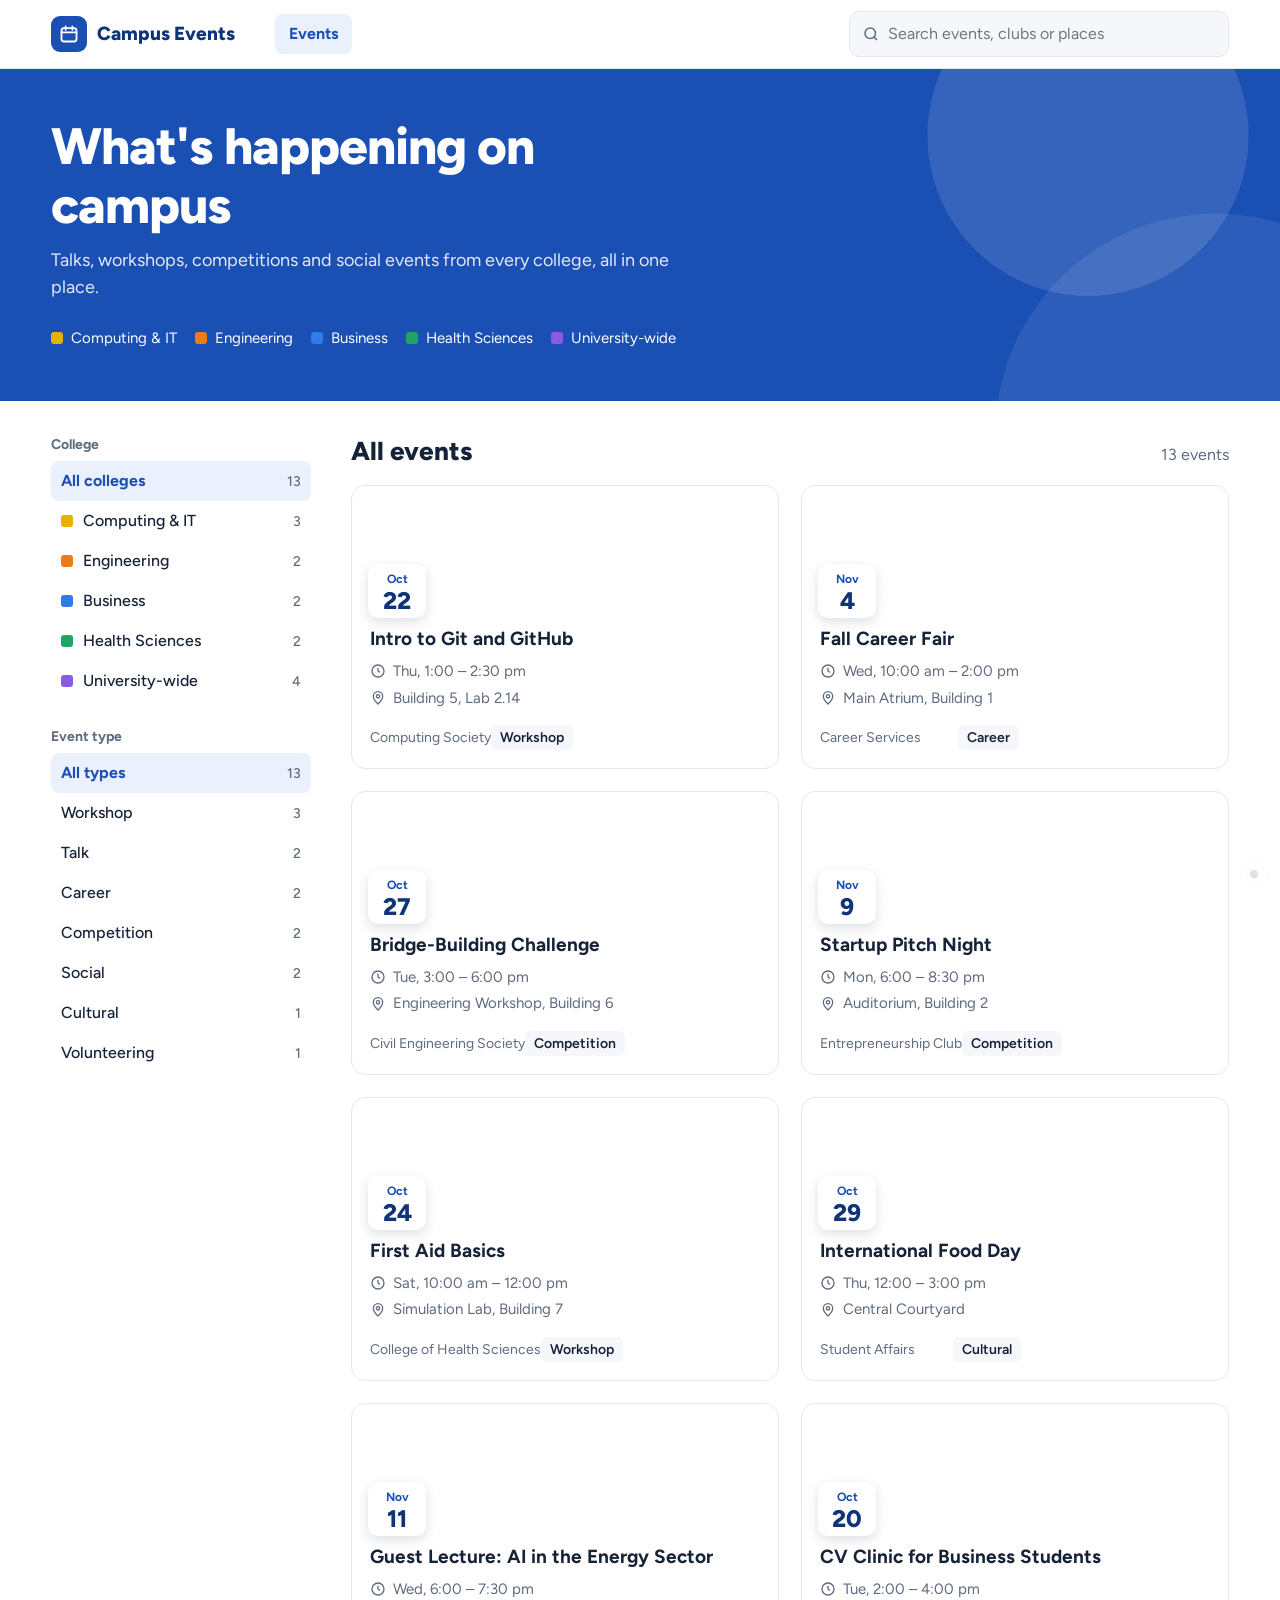
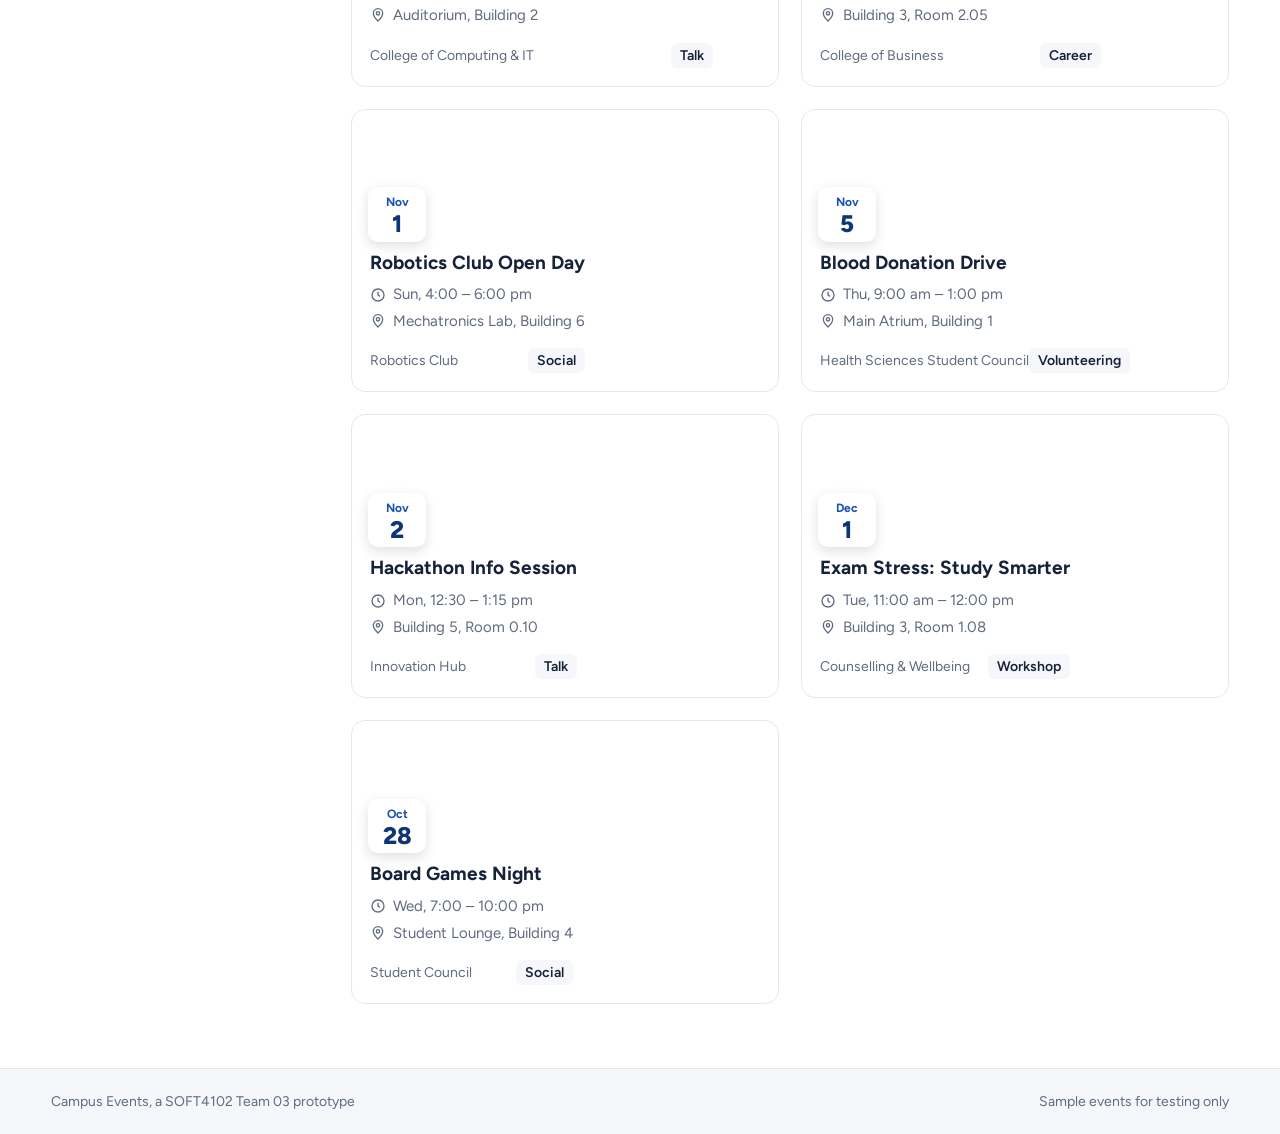
==== index.html @ a8970d9f "Prototype 1 for event searching and filtering" ====
<!DOCTYPE html>
<html lang="en">
<head>
<meta charset="UTF-8">
<meta name="viewport" content="width=device-width, initial-scale=1, viewport-fit=cover">
<title>Campus Events – Lab 06 prototype (Team 03)</title>
<link rel="preconnect" href="https://fonts.googleapis.com">
<link rel="preconnect" href="https://fonts.gstatic.com" crossorigin>
<link href="https://fonts.googleapis.com/css2?family=Figtree:wght@400;500;600;700;800&display=swap" rel="stylesheet">
<style>
:root{
  --bg:#FFFFFF; --soft:#F5F7FB; --ink:#152238; --muted:#5F6B7E; --line:#E3E8F0;
  --blue:#1A4FB4; --blue-dark:#0F3477; --blue-tint:#EAF1FD;
  --it:#E8B100; --it-tint:#FFF6D6; --it-text:#6E5300;
  --eng:#EF7A1A; --eng-tint:#FFEEDF; --eng-text:#93450A;
  --bus:#2F7BEA; --bus-tint:#E5EFFD; --bus-text:#1A4FA0;
  --hlth:#1FA463; --hlth-tint:#E2F6EC; --hlth-text:#11683E;
  --oth:#8A5CE6; --oth-tint:#F0EAFD; --oth-text:#5631A8;
  color-scheme:light;
  box-sizing:border-box;
  padding-top:env(safe-area-inset-top,0px);
  padding-bottom:env(safe-area-inset-bottom,0px);
}
*,*::before,*::after{box-sizing:inherit}
html,body{height:100%}
html{scroll-padding-top:env(safe-area-inset-top,0px);background:var(--bg)}
body{margin:0;background:var(--bg);color:var(--ink);font:400 16px/1.5 "Figtree",system-ui,-apple-system,"Segoe UI",Roboto,sans-serif;-webkit-font-smoothing:antialiased;display:flex;flex-direction:column;min-height:100%}
h1,h2,h3{margin:0;line-height:1.15}
button,input,textarea{font:inherit;color:inherit}
:focus-visible{outline:3px solid var(--blue);outline-offset:2px}
.hide{display:none!important}
.pad{padding-left:clamp(16px,4vw,64px);padding-right:clamp(16px,4vw,64px)}

/* top navigation */
.nav{background:#fff;border-bottom:1px solid var(--line);position:sticky;top:0;z-index:4}
.nav .in{display:flex;align-items:center;gap:28px;height:68px}
.brand{display:flex;align-items:center;gap:10px;font-weight:800;font-size:19px;color:var(--blue-dark);cursor:pointer;border:0;background:none;padding:0}
.logo{width:36px;height:36px;border-radius:9px;background:var(--blue);color:#fff;display:grid;place-items:center}
.links{display:flex;gap:4px;margin-left:12px}
.links span{padding:8px 14px;border-radius:8px;color:var(--muted);font-weight:500}
.links span.on{background:var(--blue-tint);color:var(--blue);font-weight:700}
.navsearch{margin-left:auto;display:flex;align-items:center;gap:8px;background:var(--soft);border:1px solid var(--line);border-radius:10px;padding:0 12px;width:min(380px,40vw)}
.navsearch input{border:0;background:transparent;outline:none;padding:10px 0;flex:1;min-width:0}
.navsearch svg{color:var(--muted);flex:none}

/* hero */
.hero{background:var(--blue);color:#fff;position:relative;overflow:hidden}
.hero::after{content:"";position:absolute;inset:0;background:
  radial-gradient(circle at 85% 20%,rgba(255,255,255,.12) 0 160px,transparent 161px),
  radial-gradient(circle at 95% 110%,rgba(255,255,255,.08) 0 220px,transparent 221px);pointer-events:none}
.hero .in{padding-top:48px;padding-bottom:52px;position:relative;z-index:1}
.hero h1{font-size:clamp(32px,4vw,52px);font-weight:800;letter-spacing:-.02em;max-width:18ch}
.hero p{margin:12px 0 0;font-size:18px;opacity:.88;max-width:52ch}
.legend{display:flex;flex-wrap:wrap;gap:18px;margin-top:26px;font-size:15px}
.legend span{display:inline-flex;align-items:center;gap:8px}
.legend i{width:12px;height:12px;border-radius:3px;display:inline-block}

/* main layout */
main{flex:1}
.layout{display:grid;grid-template-columns:260px minmax(0,1fr);gap:40px;padding-top:36px;padding-bottom:64px;align-items:start}
.side{position:sticky;top:92px}
.side h3{font-size:14px;font-weight:700;color:var(--muted);margin:0 0 8px}
.fl{list-style:none;margin:0 0 28px;padding:0}
.fbtn{display:flex;align-items:center;gap:10px;width:100%;border:0;background:none;text-align:left;padding:8px 10px;border-radius:8px;cursor:pointer;font-weight:500}
.fbtn:hover{background:var(--soft)}
.fbtn[aria-pressed="true"]{background:var(--blue-tint);color:var(--blue);font-weight:700}
.fbtn i{width:12px;height:12px;border-radius:3px;flex:none}
.fbtn .n{margin-left:auto;color:var(--muted);font-size:14px;font-weight:500}
.reshead{display:flex;align-items:baseline;justify-content:space-between;gap:12px;margin-bottom:18px}
.reshead h2{font-size:26px;font-weight:800}
.reshead span{color:var(--muted)}
.clear{border:0;background:none;color:var(--blue);font-weight:600;cursor:pointer;padding:0}

/* event cards */
.grid{list-style:none;margin:0;padding:0;display:grid;gap:22px;grid-template-columns:repeat(auto-fill,minmax(280px,1fr))}
.grid li{display:flex}
.card{display:flex;flex-direction:column;width:100%;text-align:left;background:#fff;border:1px solid var(--line);border-radius:14px;padding:0;cursor:pointer;overflow:hidden;transition:transform .15s,box-shadow .15s}
.card:hover{transform:translateY(-2px);box-shadow:0 10px 24px rgba(21,34,56,.10)}
.banner{position:relative;height:110px;background:var(--cc);background-image:
  repeating-linear-gradient(135deg,rgba(255,255,255,.14) 0 14px,transparent 14px 28px)}
.badge{position:absolute;left:16px;bottom:-22px;width:58px;background:#fff;border-radius:10px;text-align:center;padding:6px 0 5px;box-shadow:0 4px 12px rgba(21,34,56,.14)}
.badge .m{display:block;font-size:12px;font-weight:700;color:var(--blue)}
.badge .d{display:block;font-size:24px;font-weight:800;line-height:1.05;color:var(--blue-dark)}
.collab{position:absolute;right:12px;top:12px;background:#fff;color:var(--cx);font-size:13px;font-weight:700;border-radius:999px;padding:3px 10px}
.cbody{padding:32px 18px 18px;display:flex;flex-direction:column;gap:4px;flex:1}
.cbody h3{font-size:19px;font-weight:700;margin-bottom:6px}
.line{display:flex;align-items:center;gap:7px;color:var(--muted);font-size:15px}
.line svg{flex:none}
.cfoot{margin-top:auto;padding-top:12px;display:flex;justify-content:space-between;align-items:center;font-size:14px;color:var(--muted)}
.type{background:var(--soft);border-radius:6px;padding:2px 9px;font-weight:600;color:var(--ink)}
.empty{grid-column:1/-1;padding:48px 16px;text-align:center;color:var(--muted);background:var(--soft);border-radius:14px}

/* event page */
.ehero{background:var(--ct);border-bottom:6px solid var(--cc)}
.ehero .in{padding-top:28px;padding-bottom:36px}
.crumb{display:flex;gap:8px;align-items:center;font-size:15px;color:var(--muted);margin-bottom:22px}
.crumb button{border:0;background:none;padding:0;color:var(--blue);font-weight:600;cursor:pointer}
.pill{display:inline-block;font-size:14px;font-weight:700;border-radius:999px;padding:4px 12px;background:#fff;color:var(--cx);margin-right:6px}
.ehero h1{font-size:clamp(30px,4vw,48px);font-weight:800;letter-spacing:-.02em;margin:14px 0 8px;max-width:24ch}
.ehero p{margin:0;color:var(--muted);font-size:17px}
.elayout{display:grid;grid-template-columns:minmax(0,1fr) 400px;gap:48px;padding-top:36px;padding-bottom:64px;align-items:start}
.facts{display:grid;grid-template-columns:repeat(3,minmax(0,1fr));gap:14px;margin-bottom:32px}
.fact{display:flex;gap:12px;align-items:flex-start;border:1px solid var(--line);border-radius:12px;padding:16px}
.fact .ic{flex:none;width:40px;height:40px;border-radius:10px;background:var(--blue-tint);color:var(--blue);display:grid;place-items:center}
.fact b{display:block;font-size:14px;color:var(--muted);font-weight:500}
.fact span{font-weight:700;font-size:17px}
.sec{margin-bottom:28px;max-width:72ch}
.sec h2{font-size:22px;font-weight:800;margin-bottom:8px}
.sec p{margin:0;font-size:17px}
.sec ul{margin:0;padding:0;list-style:none}
.sec li{position:relative;padding-left:22px;margin:8px 0;font-size:17px}
.sec li::before{content:"";position:absolute;left:4px;top:10px;width:8px;height:8px;border-radius:50%;background:var(--blue)}
.decide{background:var(--blue-tint);border-radius:16px;padding:22px;position:sticky;top:92px}
.decide h2{font-size:20px;font-weight:800;margin-bottom:4px}
.decide p{margin:0 0 14px;color:var(--muted)}
.opts{display:grid;gap:10px}
.opt{border:1.5px solid #fff;background:#fff;border-radius:12px;padding:13px 16px;text-align:left;cursor:pointer;font-weight:600}
.opt:hover{border-color:#B9CCEE}
.opt[aria-pressed="true"]{border-color:var(--blue);color:var(--blue-dark)}
.missing{margin-top:14px;display:none}
.missing.show{display:block}
.missing label{display:block;font-weight:600;margin-bottom:6px}
.missing textarea{width:100%;min-height:96px;border:1px solid #C6D3E8;border-radius:10px;padding:10px 12px;background:#fff;resize:vertical}
.primary{margin-top:10px;background:var(--blue);color:#fff;border:0;border-radius:10px;padding:11px 22px;cursor:pointer;font-weight:700}
.primary:hover{background:var(--blue-dark)}
.thanks{margin-top:12px;color:var(--hlth-text);font-weight:700;display:none}
.thanks.show{display:block}

/* footer */
footer{background:var(--soft);border-top:1px solid var(--line);color:var(--muted);font-size:14px}
footer .in{padding-top:22px;padding-bottom:22px;display:flex;justify-content:space-between;gap:12px;flex-wrap:wrap}

/* facilitator panel */
.obs-btn{position:fixed;right:12px;bottom:calc(12px + env(safe-area-inset-bottom,0px));width:28px;height:28px;border-radius:50%;border:1px solid var(--line);background:#fff;color:var(--muted);cursor:pointer;opacity:.2;font-size:11px;z-index:6}
.obs-btn:hover,.obs-btn:focus-visible{opacity:1}
.obs{position:fixed;left:0;right:0;bottom:0;max-height:60vh;background:#fff;border-top:3px solid var(--blue);padding:16px clamp(16px,4vw,64px) calc(16px + env(safe-area-inset-bottom,0px));overflow:auto;display:none;z-index:7;box-shadow:0 -10px 30px rgba(21,34,56,.15)}
.obs.show{display:block}
.obs .bar{display:flex;flex-wrap:wrap;gap:8px;align-items:center;margin-bottom:10px}
.obs .bar h3{font-size:17px;margin-right:auto}
.obs .bar button{border:1px solid var(--line);background:var(--soft);border-radius:8px;padding:6px 10px;cursor:pointer;font-size:14px}
.obs .sum{font-size:14px;color:var(--muted);margin-bottom:8px}
.obs ol{margin:0;padding-left:20px;font-size:14px}
.obs time{color:var(--muted)}

/* smaller screens */
@media (max-width:1000px){
  .elayout{grid-template-columns:1fr}
  .decide{position:static}
  .facts{grid-template-columns:1fr}
}
@media (max-width:820px){
  .links{display:none}
  .layout{grid-template-columns:1fr;gap:20px}
  .side{position:static}
  .fl{display:flex;gap:6px;overflow-x:auto;margin-bottom:14px}
  .fbtn{white-space:nowrap;border:1px solid var(--line);border-radius:999px}
  .fbtn .n{display:none}
}
@media (max-width:560px){
  .brand .txt{display:none}
  .navsearch{width:auto;flex:1}
}
@media (prefers-reduced-motion:reduce){.card{transition:none}.card:hover{transform:none}}
</style>
</head>
<body>

<nav class="nav">
  <div class="in pad">
    <button class="brand" id="home" aria-label="Campus Events home">
      <span class="logo" aria-hidden="true"><svg width="20" height="20" viewBox="0 0 24 24" fill="none" stroke="currentColor" stroke-width="2.2" stroke-linecap="round"><rect x="3" y="5" width="18" height="16" rx="3"/><path d="M3 10h18M8 3v4M16 3v4"/></svg></span>
      <span class="txt">Campus Events</span>
    </button>
    <div class="links" aria-hidden="true"><span class="on">Events</span></div>
    <label class="navsearch">
      <svg width="18" height="18" viewBox="0 0 24 24" fill="none" stroke="currentColor" stroke-width="2" aria-hidden="true"><circle cx="11" cy="11" r="7"/><path d="m20 20-3.5-3.5"/></svg>
      <input id="q" type="search" placeholder="Search events, clubs or places" aria-label="Search events">
    </label>
  </div>
</nav>

<main>
  <!-- LIST PAGE -->
  <div id="listView">
    <section class="hero">
      <div class="in pad">
        <h1>What's happening on campus</h1>
        <p>Talks, workshops, competitions and social events from every college, all in one place.</p>
        <div class="legend" id="legend"></div>
      </div>
    </section>
    <div class="layout pad">
      <aside class="side" aria-label="Filters">
        <h3>College</h3><ul class="fl" id="colList"></ul>
        <h3>Event type</h3><ul class="fl" id="catList"></ul>
      </aside>
      <section>
        <div class="reshead"><h2 id="resTitle">All events</h2><span><span id="count"></span> <button class="clear hide" id="clear">Clear filters</button></span></div>
        <ul class="grid" id="grid"></ul>
      </section>
    </div>
  </div>

  <!-- EVENT PAGE -->
  <div id="detailView" class="hide"></div>
</main>

<footer><div class="in pad"><span>Campus Events, a SOFT4102 Team 03 prototype</span><span>Sample events for testing only</span></div></footer>

<button class="obs-btn" id="obsBtn" aria-label="Open facilitator log" title="Facilitator log (or press L)">●</button>
<aside class="obs" id="obs" aria-label="Facilitator log">
  <div class="bar"><h3>Facilitator log</h3><button id="copyLog">Copy log</button><button id="newP">New participant</button><button id="closeObs">Close</button></div>
  <div class="sum" id="sum"></div>
  <ol id="logList"></ol>
</aside>

<script>
/* Sample data: fictional events, MVP fields only.
   Deliberately NOT included (Lab 05 "NOT YET"): ratings, attendance counts,
   food / certificate tags, registration links. Order is "as posted", not soonest-first. */
const COLLEGES = {
  IT:{name:"Computing & IT",v:"it"}, ENG:{name:"Engineering",v:"eng"}, BUS:{name:"Business",v:"bus"},
  HLTH:{name:"Health Sciences",v:"hlth"}, OTH:{name:"University-wide",v:"oth"}
};
const EVENTS = [
  {id:"e1",title:"Intro to Git and GitHub",col:"IT",cat:"Workshop",org:"Computing Society",date:"2026-10-22",time:"1:00 – 2:30 pm",loc:"Building 5, Lab 2.14",
   purpose:"A hands-on session for students who have never used version control and need it for course projects.",
   acts:["Set up Git on your own laptop","Create and clone a repository","Practise commits, branches and pull requests in pairs"]},
  {id:"e2",title:"Fall Career Fair",col:"OTH",cat:"Career",org:"Career Services",date:"2026-11-04",time:"10:00 am – 2:00 pm",loc:"Main Atrium, Building 1",
   purpose:"Meet employers from energy, engineering, IT and healthcare who are hiring interns and graduates.",
   acts:["Employer booths","On-the-spot CV feedback","Short talks from recruiters every hour"]},
  {id:"e3",title:"Bridge-Building Challenge",col:"ENG",cat:"Competition",org:"Civil Engineering Society",date:"2026-10-27",time:"3:00 – 6:00 pm",loc:"Engineering Workshop, Building 6",
   purpose:"Teams design and build a model bridge, then test how much weight it can hold.",
   acts:["Form teams of three","Two-hour build","Load testing and judging"]},
  {id:"e4",title:"Startup Pitch Night",col:"BUS",cat:"Competition",org:"Entrepreneurship Club",date:"2026-11-09",time:"6:00 – 8:30 pm",loc:"Auditorium, Building 2",
   purpose:"Student teams pitch business ideas to a panel of local founders and investors.",
   acts:["Five-minute pitches","Panel feedback","Networking afterwards"]},
  {id:"e5",title:"First Aid Basics",col:"HLTH",cat:"Workshop",org:"College of Health Sciences",date:"2026-10-24",time:"10:00 am – 12:00 pm",loc:"Simulation Lab, Building 7",
   purpose:"Learn what to do in the first minutes of a medical emergency, open to all students.",
   acts:["CPR practice on manikins","Choking and bleeding response","Short scenario drills"]},
  {id:"e6",title:"International Food Day",col:"OTH",cat:"Cultural",org:"Student Affairs",date:"2026-10-29",time:"12:00 – 3:00 pm",loc:"Central Courtyard",
   purpose:"Celebrate the many nationalities on campus through food, music and traditional dress.",
   acts:["Country stalls run by student groups","Live music","Traditional dress parade"]},
  {id:"e7",title:"Guest Lecture: AI in the Energy Sector",col:"IT",cat:"Talk",org:"College of Computing & IT",date:"2026-11-11",time:"6:00 – 7:30 pm",loc:"Auditorium, Building 2",
   purpose:"An industry speaker explains how machine learning is used in oil and gas operations and safety.",
   acts:["Lecture","Live demo","Audience questions"]},
  {id:"e8",title:"CV Clinic for Business Students",col:"BUS",cat:"Career",org:"College of Business",date:"2026-10-20",time:"2:00 – 4:00 pm",loc:"Building 3, Room 2.05",
   purpose:"Get one-to-one feedback on your CV before the career fair.",
   acts:["15-minute individual reviews","CV templates","Tips for your LinkedIn profile"]},
  {id:"e9",title:"Robotics Club Open Day",col:"ENG",cat:"Social",org:"Robotics Club",date:"2026-11-01",time:"4:00 – 6:00 pm",loc:"Mechatronics Lab, Building 6",
   purpose:"See what the robotics team is building this year and find out how to join.",
   acts:["Robot demos","Try driving a competition robot","Meet the team"]},
  {id:"e10",title:"Blood Donation Drive",col:"HLTH",cat:"Volunteering",org:"Health Sciences Student Council",date:"2026-11-05",time:"9:00 am – 1:00 pm",loc:"Main Atrium, Building 1",
   purpose:"Donate blood with the national blood bank team on campus.",
   acts:["Quick health screening","Donation (about 15 minutes)","Rest and refreshments area"]},
  {id:"e11",title:"Hackathon Info Session",col:"IT",cat:"Talk",org:"Innovation Hub",date:"2026-11-02",time:"12:30 – 1:15 pm",loc:"Building 5, Room 0.10",
   purpose:"Find out how the spring hackathon works and how to form a team.",
   acts:["Overview of themes and rules","Meet past winners","Team matching"]},
  {id:"e12",title:"Exam Stress: Study Smarter",col:"OTH",cat:"Workshop",org:"Counselling & Wellbeing",date:"2026-12-01",time:"11:00 am – 12:00 pm",loc:"Building 3, Room 1.08",
   purpose:"Practical techniques for planning revision and managing stress before final exams.",
   acts:["Short talk","Build your own revision timetable","Q&A with a counsellor"]},
  {id:"e13",title:"Board Games Night",col:"OTH",cat:"Social",org:"Student Council",date:"2026-10-28",time:"7:00 – 10:00 pm",loc:"Student Lounge, Building 4",
   purpose:"Unwind mid-semester and meet students from other programmes.",
   acts:["Board and card games","Mini tournaments"]}
];
const CATS = ["Workshop","Talk","Career","Competition","Social","Cultural","Volunteering"];
const MONTHS=["Jan","Feb","Mar","Apr","May","Jun","Jul","Aug","Sep","Oct","Nov","Dec"];
const LONG_M=["January","February","March","April","May","June","July","August","September","October","November","December"];
const LONG_D=["Sunday","Monday","Tuesday","Wednesday","Thursday","Friday","Saturday"];
const SHORT_D=["Sun","Mon","Tue","Wed","Thu","Fri","Sat"];
const parse=s=>{const[y,m,d]=s.split("-").map(Number);return new Date(y,m-1,d);};
const longDate=s=>{const d=parse(s);return `${LONG_D[d.getDay()]}, ${d.getDate()} ${LONG_M[d.getMonth()]}`;};
const esc=s=>String(s).replace(/[&<>"']/g,c=>({"&":"&amp;","<":"&lt;",">":"&gt;",'"':"&quot;","'":"&#39;"}[c]));
const colVars=k=>{const v=COLLEGES[k].v;return `--cc:var(--${v});--ct:var(--${v}-tint);--cx:var(--${v}-text)`;};
const I={
  clock:s=>`<svg width="${s}" height="${s}" viewBox="0 0 24 24" fill="none" stroke="currentColor" stroke-width="2"><circle cx="12" cy="12" r="9"/><path d="M12 7v5l3 2"/></svg>`,
  pin:s=>`<svg width="${s}" height="${s}" viewBox="0 0 24 24" fill="none" stroke="currentColor" stroke-width="2"><path d="M12 21s-7-6.2-7-11.5A7 7 0 0 1 19 9.5C19 14.8 12 21 12 21z"/><circle cx="12" cy="9.5" r="2.5"/></svg>`,
  cal:s=>`<svg width="${s}" height="${s}" viewBox="0 0 24 24" fill="none" stroke="currentColor" stroke-width="2"><rect x="3" y="5" width="18" height="16" rx="3"/><path d="M3 10h18M8 3v4M16 3v4"/></svg>`
};

/* Session log */
const KEY="lab06-log";
let session=load()||{participant:1,start:Date.now(),log:[]};
function load(){try{return JSON.parse(localStorage.getItem(KEY));}catch(e){return null;}}
function save(){try{localStorage.setItem(KEY,JSON.stringify(session));}catch(e){}}
function log(type,detail){session.log.push({t:Date.now(),type,detail:detail||""});save();renderLog();}
function stamp(t){const s=Math.round((t-session.start)/1000);return `${Math.floor(s/60)}:${String(s%60).padStart(2,"0")}`;}

/* List page */
let state={q:"",cat:"All",col:"All"};
const $=id=>document.getElementById(id);
$("legend").innerHTML=Object.values(COLLEGES).map(c=>`<span><i style="background:var(--${c.v})"></i>${c.name}</span>`).join("");

function matches(e,skip){
  const q=state.q.trim().toLowerCase();
  return (skip==="cat"||state.cat==="All"||e.cat===state.cat)&&
         (skip==="col"||state.col==="All"||e.col===state.col)&&
         (!q||[e.title,e.org,e.loc,e.purpose,e.cat,COLLEGES[e.col].name,...e.acts].join(" ").toLowerCase().includes(q));
}
function renderFilters(){
  const cc=k=>EVENTS.filter(e=>matches(e,"col")&&(k==="All"||e.col===k)).length;
  const tc=k=>EVENTS.filter(e=>matches(e,"cat")&&(k==="All"||e.cat===k)).length;
  $("colList").innerHTML=`<li><button class="fbtn" data-col="All" aria-pressed="${state.col==="All"}">All colleges<span class="n">${cc("All")}</span></button></li>`+
    Object.entries(COLLEGES).map(([k,c])=>`<li><button class="fbtn" data-col="${k}" aria-pressed="${state.col===k}"><i style="background:var(--${c.v})"></i>${c.name}<span class="n">${cc(k)}</span></button></li>`).join("");
  $("catList").innerHTML=`<li><button class="fbtn" data-cat="All" aria-pressed="${state.cat==="All"}">All types<span class="n">${tc("All")}</span></button></li>`+
    CATS.map(c=>`<li><button class="fbtn" data-cat="${c}" aria-pressed="${state.cat===c}">${c}<span class="n">${tc(c)}</span></button></li>`).join("");
  $("clear").classList.toggle("hide",state.col==="All"&&state.cat==="All"&&!state.q.trim());
}
function renderGrid(){
  const items=EVENTS.filter(e=>matches(e));
  const bits=[];
  if(state.col!=="All")bits.push(COLLEGES[state.col].name);
  if(state.cat!=="All")bits.push(state.cat+"s");
  $("resTitle").textContent=state.q.trim()?`Results for “${state.q.trim()}”`:(bits.length?bits.join(", "):"All events");
  $("count").textContent=`${items.length} event${items.length===1?"":"s"}`;
  $("grid").innerHTML=items.length?items.map(e=>{
    const d=parse(e.date);
    return `<li><button class="card" data-id="${e.id}" style="${colVars(e.col)}">
      <span class="banner"><span class="collab">${COLLEGES[e.col].name}</span>
        <span class="badge" aria-hidden="true"><span class="m">${MONTHS[d.getMonth()]}</span><span class="d">${d.getDate()}</span></span></span>
      <span class="cbody">
        <h3>${esc(e.title)}</h3>
        <span class="line">${I.clock(16)}${SHORT_D[d.getDay()]}, ${esc(e.time)}</span>
        <span class="line">${I.pin(16)}${esc(e.loc)}</span>
        <span class="cfoot"><span>${esc(e.org)}</span><span class="type">${e.cat}</span></span>
      </span></button></li>`;
  }).join(""):`<li class="empty">No events match your search. Try another word or clear the filters.</li>`;
  renderFilters();
}
$("colList").addEventListener("click",e=>{const b=e.target.closest(".fbtn");if(!b)return;state.col=b.dataset.col;renderGrid();log("filter: college",state.col==="All"?"All":COLLEGES[state.col].name);});
$("catList").addEventListener("click",e=>{const b=e.target.closest(".fbtn");if(!b)return;state.cat=b.dataset.cat;renderGrid();log("filter: type",state.cat);});
$("clear").onclick=()=>{state={q:"",cat:"All",col:"All"};$("q").value="";renderGrid();log("filter","cleared");};
let qTimer;
$("q").addEventListener("input",e=>{
  state.q=e.target.value;if(current)closeEvent();renderGrid();
  clearTimeout(qTimer);qTimer=setTimeout(()=>{if(state.q.trim())log("search",`"${state.q.trim()}" → ${EVENTS.filter(x=>matches(x)).length} results`);},900);
});
$("grid").addEventListener("click",e=>{const b=e.target.closest(".card");if(b)openEvent(b.dataset.id);});
$("home").onclick=()=>{if(current)closeEvent();};

/* Event page */
let openedAt=0,current=null;
function openEvent(id){
  current=EVENTS.find(e=>e.id===id);openedAt=Date.now();log("open",current.title);
  const e=current,c=COLLEGES[e.col];
  $("detailView").innerHTML=`
    <section class="ehero" style="${colVars(e.col)}"><div class="in pad">
      <div class="crumb"><button id="back">Events</button><span>/</span><span>${esc(e.title)}</span></div>
      <span class="pill">${c.name}</span><span class="pill" style="color:var(--ink)">${e.cat}</span>
      <h1>${esc(e.title)}</h1>
      <p>Organised by ${esc(e.org)}</p>
    </div></section>
    <div class="elayout pad">
      <div>
        <div class="facts">
          <div class="fact"><span class="ic">${I.cal(20)}</span><div><b>Date</b><span>${longDate(e.date)}</span></div></div>
          <div class="fact"><span class="ic">${I.clock(20)}</span><div><b>Time</b><span>${esc(e.time)}</span></div></div>
          <div class="fact"><span class="ic">${I.pin(20)}</span><div><b>Location</b><span>${esc(e.loc)}</span></div></div>
        </div>
        <div class="sec"><h2>About this event</h2><p>${esc(e.purpose)}</p></div>
        <div class="sec"><h2>What you'll do</h2><ul>${e.acts.map(a=>`<li>${esc(a)}</li>`).join("")}</ul></div>
      </div>
      <aside class="decide">
        <h2>Would you go to this event?</h2>
        <p>Pick the answer closest to what you'd really do.</p>
        <div class="opts" role="group" aria-label="Your decision">
          <button class="opt" data-d="Yes, I'd go" aria-pressed="false">Yes, I'd go</button>
          <button class="opt" data-d="No, not for me" aria-pressed="false">No, not for me</button>
          <button class="opt" data-d="I'd need to check somewhere else first" aria-pressed="false">I'd need to check somewhere else first</button>
        </div>
        <div class="missing" id="missing">
          <label for="missTxt">What would you want to find out, and where would you look?</label>
          <textarea id="missTxt" placeholder="Type your answer here"></textarea>
          <button class="primary" id="sendMiss">Save answer</button>
        </div>
        <p class="thanks" id="thanks">Answer saved. Thank you!</p>
      </aside>
    </div>`;
  $("listView").classList.add("hide");$("detailView").classList.remove("hide");window.scrollTo(0,0);
  $("back").onclick=closeEvent;
  $("detailView").querySelectorAll(".opt").forEach(b=>b.onclick=()=>{
    $("detailView").querySelectorAll(".opt").forEach(x=>x.setAttribute("aria-pressed",x===b));
    const d=b.dataset.d,need=d.startsWith("I'd need");
    log("decision",`${e.title}: ${d} (after ${Math.round((Date.now()-openedAt)/1000)}s)`);
    $("missing").classList.toggle("show",need);$("thanks").classList.toggle("show",!need);
    if(need)$("missTxt").focus();
  });
  $("sendMiss").onclick=()=>{const t=$("missTxt").value.trim();if(!t){$("missTxt").focus();return;}
    log("missing info",`${e.title}: ${t}`);$("missing").classList.remove("show");$("thanks").classList.add("show");};
}
function closeEvent(){
  if(current)log("back",`${current.title} (viewed ${Math.round((Date.now()-openedAt)/1000)}s)`);
  current=null;$("detailView").classList.add("hide");$("listView").classList.remove("hide");window.scrollTo(0,0);
}

/* Facilitator panel (press L or tap the faint dot, bottom right) */
function renderLog(){
  const L=session.log,n=t=>L.filter(x=>x.type.startsWith(t)).length;
  $("sum").textContent=`Participant ${session.participant}: ${n("open")} events opened, ${n("search")} searches, ${n("filter")} filter taps, ${n("decision")} decisions, ${n("missing")} "need more info" notes.`;
  $("logList").innerHTML=L.map(x=>`<li><time>${stamp(x.t)}</time> <b>${x.type}</b> ${esc(x.detail)}</li>`).join("")||"<li>No actions yet.</li>";
}
const logText=()=>`Lab 06 Team 03, participant ${session.participant}\n`+session.log.map(x=>`${stamp(x.t)}\t${x.type}\t${x.detail}`).join("\n");
$("obsBtn").onclick=()=>$("obs").classList.toggle("show");
$("closeObs").onclick=()=>$("obs").classList.remove("show");
document.addEventListener("keydown",e=>{if(e.key.toLowerCase()==="l"&&!/INPUT|TEXTAREA/.test(document.activeElement.tagName))$("obs").classList.toggle("show");});
$("copyLog").onclick=async()=>{try{await navigator.clipboard.writeText(logText());$("copyLog").textContent="Copied";}catch(err){prompt("Copy the log:",logText());}setTimeout(()=>$("copyLog").textContent="Copy log",1500);};
$("newP").onclick=()=>{if(!confirm("Start a new participant? Copy the current log first, it will be cleared."))return;
  session={participant:session.participant+1,start:Date.now(),log:[]};save();
  state={q:"",cat:"All",col:"All"};$("q").value="";closeEvent();renderGrid();renderLog();log("start","new session");};

renderGrid();renderLog();
if(!session.log.length)log("start","new session");
</script>
</body>
</html>
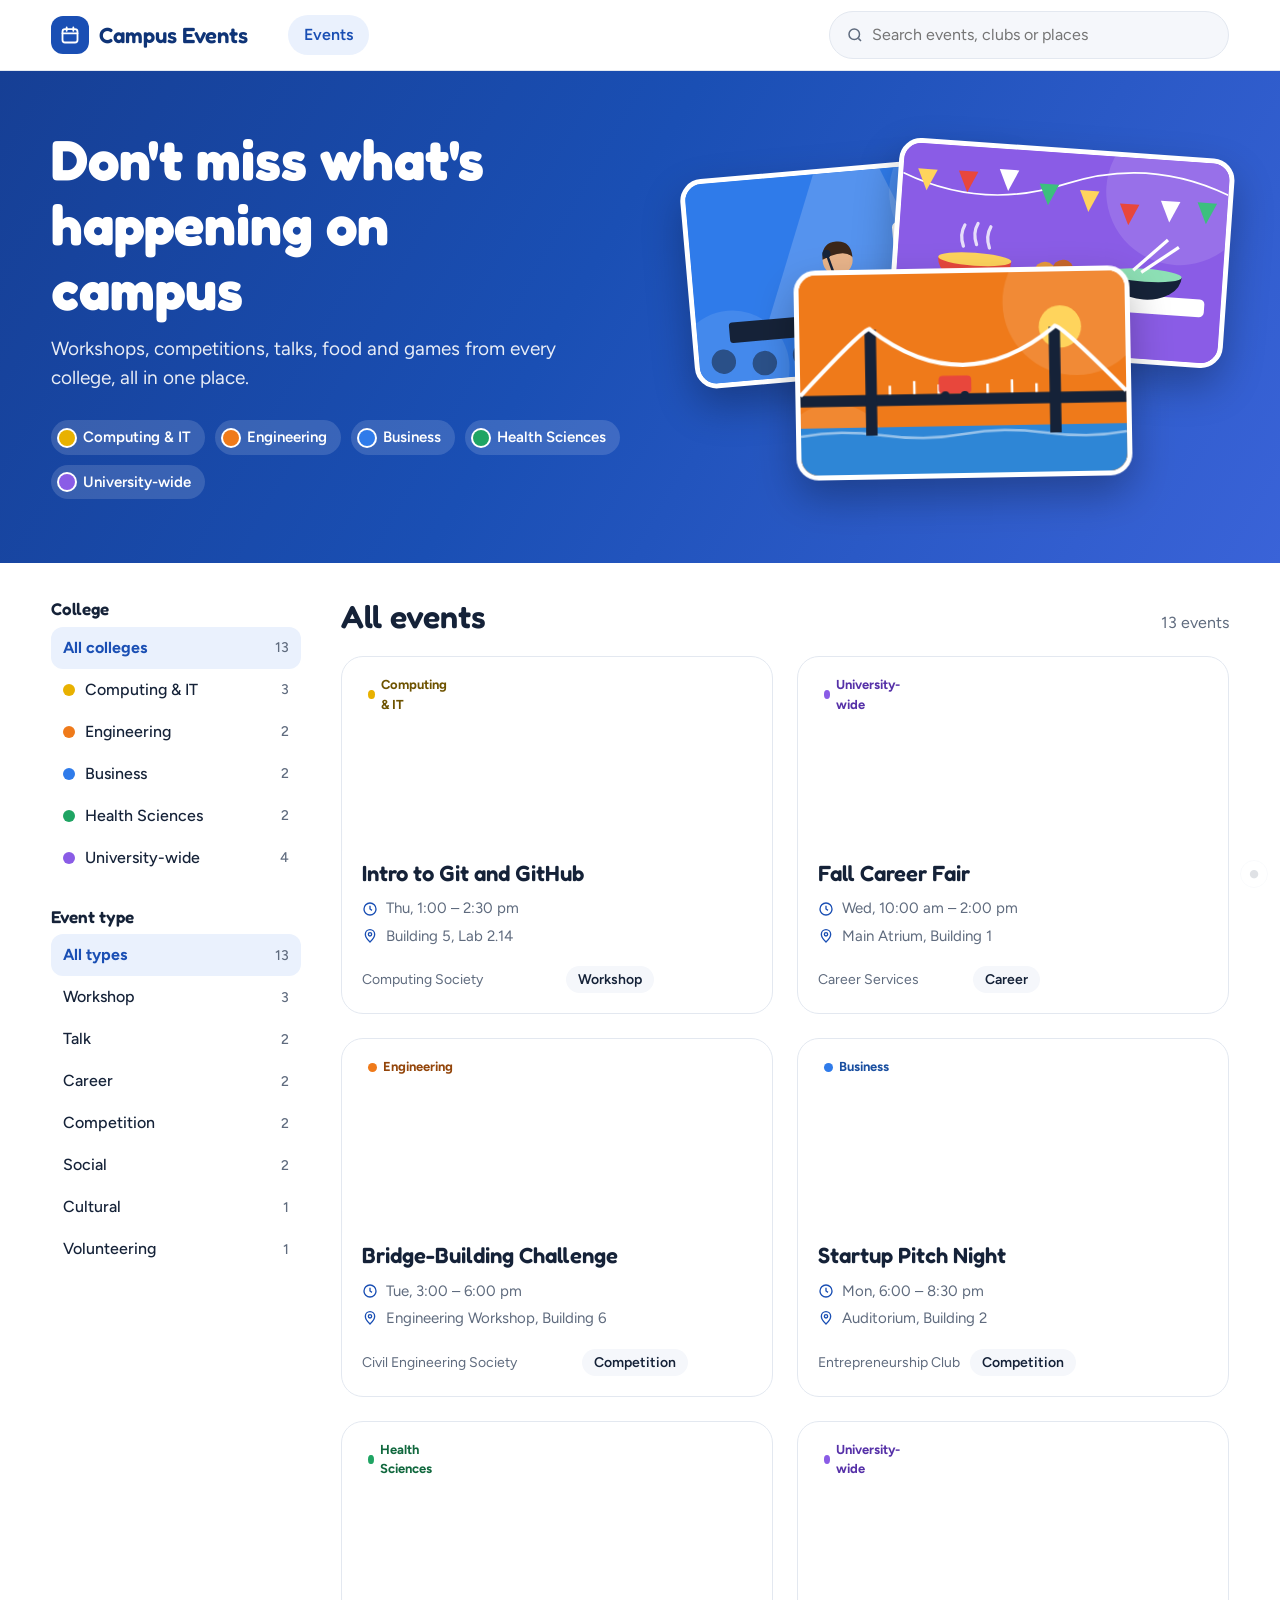
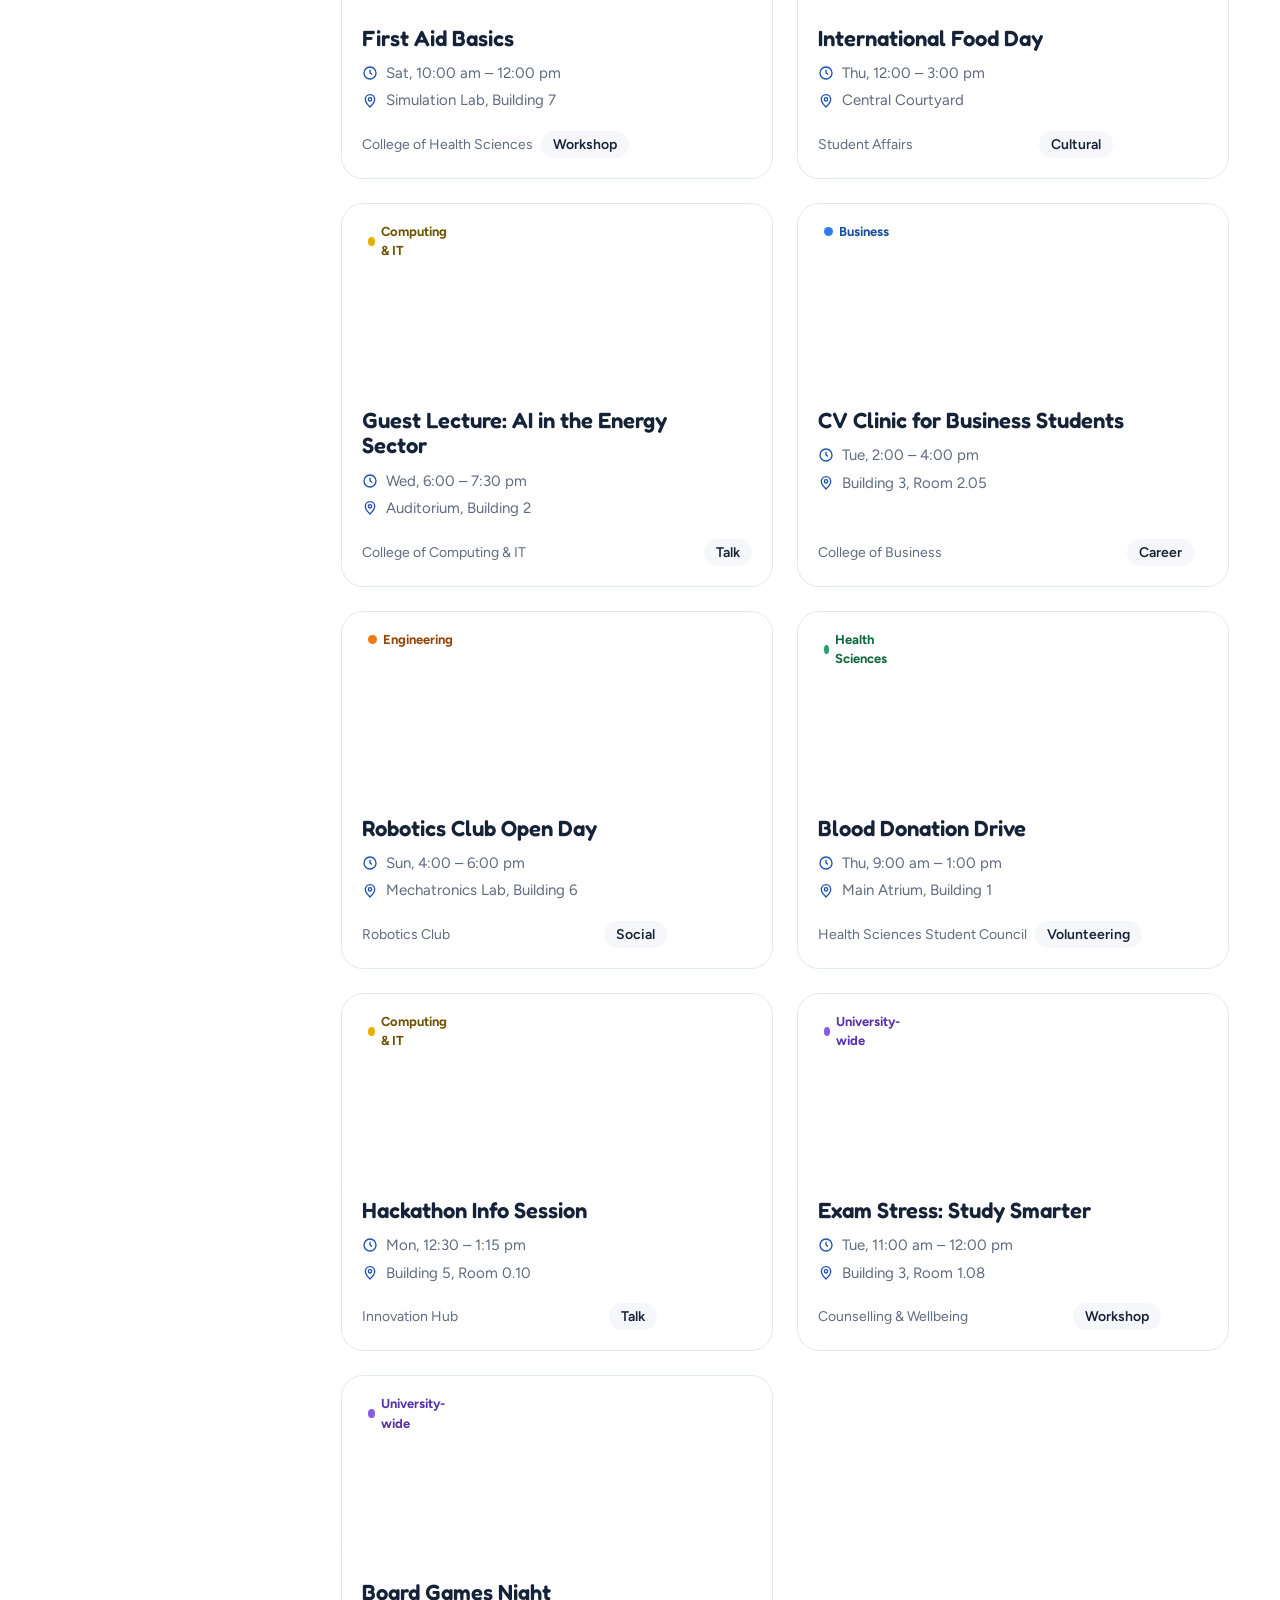
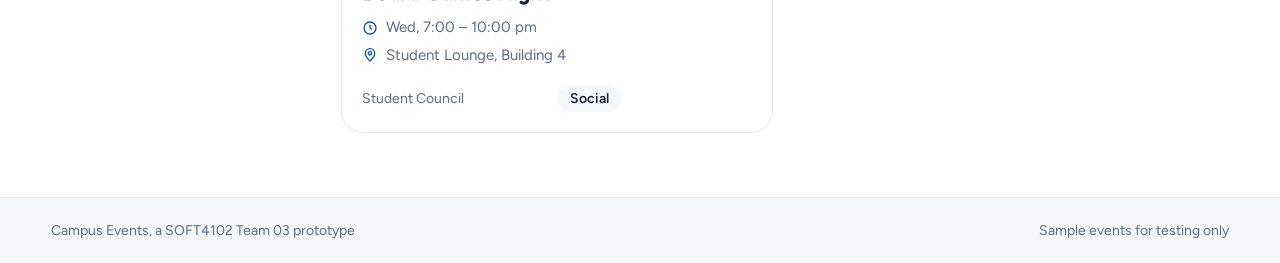
==== commit 6735d20e: "Changed UI" ====
--- a/index.html
+++ b/index.html
@@ -6,7 +6,7 @@
 <title>Campus Events – Lab 06 prototype (Team 03)</title>
 <link rel="preconnect" href="https://fonts.googleapis.com">
 <link rel="preconnect" href="https://fonts.gstatic.com" crossorigin>
-<link href="https://fonts.googleapis.com/css2?family=Figtree:wght@400;500;600;700;800&display=swap" rel="stylesheet">
+<link href="https://fonts.googleapis.com/css2?family=Figtree:wght@400;500;600;700;800&family=Fredoka:wght@500;600;700&display=swap" rel="stylesheet">
 <style>
 :root{
   --bg:#FFFFFF; --soft:#F5F7FB; --ink:#152238; --muted:#5F6B7E; --line:#E3E8F0;
@@ -25,108 +25,120 @@
 html,body{height:100%}
 html{scroll-padding-top:env(safe-area-inset-top,0px);background:var(--bg)}
 body{margin:0;background:var(--bg);color:var(--ink);font:400 16px/1.5 "Figtree",system-ui,-apple-system,"Segoe UI",Roboto,sans-serif;-webkit-font-smoothing:antialiased;display:flex;flex-direction:column;min-height:100%}
-h1,h2,h3{margin:0;line-height:1.15}
+h1,h2,h3{margin:0;line-height:1.15;font-family:"Fredoka","Figtree",system-ui,sans-serif;font-weight:600}
 button,input,textarea{font:inherit;color:inherit}
 :focus-visible{outline:3px solid var(--blue);outline-offset:2px}
 .hide{display:none!important}
 .pad{padding-left:clamp(16px,4vw,64px);padding-right:clamp(16px,4vw,64px)}
 
-/* top navigation */
+/* media (illustration, with optional real photo on top) */
+.media{position:relative;overflow:hidden;background:var(--cc)}
+.media svg,.media img{position:absolute;inset:0;width:100%;height:100%;display:block}
+.media img{object-fit:cover}
+
+/* nav */
 .nav{background:#fff;border-bottom:1px solid var(--line);position:sticky;top:0;z-index:4}
-.nav .in{display:flex;align-items:center;gap:28px;height:68px}
-.brand{display:flex;align-items:center;gap:10px;font-weight:800;font-size:19px;color:var(--blue-dark);cursor:pointer;border:0;background:none;padding:0}
-.logo{width:36px;height:36px;border-radius:9px;background:var(--blue);color:#fff;display:grid;place-items:center}
+.nav .in{display:flex;align-items:center;gap:28px;height:70px}
+.brand{display:flex;align-items:center;gap:10px;font:600 22px "Fredoka",sans-serif;color:var(--blue-dark);cursor:pointer;border:0;background:none;padding:0}
+.logo{width:38px;height:38px;border-radius:12px;background:var(--blue);color:#fff;display:grid;place-items:center}
 .links{display:flex;gap:4px;margin-left:12px}
-.links span{padding:8px 14px;border-radius:8px;color:var(--muted);font-weight:500}
-.links span.on{background:var(--blue-tint);color:var(--blue);font-weight:700}
-.navsearch{margin-left:auto;display:flex;align-items:center;gap:8px;background:var(--soft);border:1px solid var(--line);border-radius:10px;padding:0 12px;width:min(380px,40vw)}
-.navsearch input{border:0;background:transparent;outline:none;padding:10px 0;flex:1;min-width:0}
+.links span{padding:8px 16px;border-radius:999px;color:var(--muted);font-weight:600}
+.links span.on{background:var(--blue-tint);color:var(--blue)}
+.navsearch{margin-left:auto;display:flex;align-items:center;gap:8px;background:var(--soft);border:1px solid var(--line);border-radius:999px;padding:0 16px;width:min(400px,40vw)}
+.navsearch input{border:0;background:transparent;outline:none;padding:11px 0;flex:1;min-width:0}
 .navsearch svg{color:var(--muted);flex:none}
 
 /* hero */
-.hero{background:var(--blue);color:#fff;position:relative;overflow:hidden}
-.hero::after{content:"";position:absolute;inset:0;background:
-  radial-gradient(circle at 85% 20%,rgba(255,255,255,.12) 0 160px,transparent 161px),
-  radial-gradient(circle at 95% 110%,rgba(255,255,255,.08) 0 220px,transparent 221px);pointer-events:none}
-.hero .in{padding-top:48px;padding-bottom:52px;position:relative;z-index:1}
-.hero h1{font-size:clamp(32px,4vw,52px);font-weight:800;letter-spacing:-.02em;max-width:18ch}
-.hero p{margin:12px 0 0;font-size:18px;opacity:.88;max-width:52ch}
-.legend{display:flex;flex-wrap:wrap;gap:18px;margin-top:26px;font-size:15px}
-.legend span{display:inline-flex;align-items:center;gap:8px}
-.legend i{width:12px;height:12px;border-radius:3px;display:inline-block}
-
-/* main layout */
+.hero{background:linear-gradient(120deg,#163F95 0%,#1A4FB4 45%,#3A63D8 100%);color:#fff;position:relative;overflow:hidden}
+.hero .in{display:grid;grid-template-columns:minmax(0,1.1fr) minmax(0,1fr);gap:40px;align-items:center;padding-top:56px;padding-bottom:64px}
+.hero h1{font-size:clamp(36px,4.4vw,62px);font-weight:700;max-width:15ch}
+.hero p{margin:14px 0 0;font-size:19px;opacity:.9;max-width:46ch}
+.legend{display:flex;flex-wrap:wrap;gap:10px;margin-top:28px}
+.legend span{display:inline-flex;align-items:center;gap:8px;background:rgba(255,255,255,.14);border-radius:999px;padding:6px 14px 6px 8px;font-weight:600;font-size:15px}
+.legend i{width:16px;height:16px;border-radius:50%;display:inline-block;box-shadow:0 0 0 2px #fff}
+.collage{position:relative;height:330px}
+.collage .media{position:absolute;width:62%;aspect-ratio:16/10;border-radius:22px;box-shadow:0 18px 40px rgba(0,0,0,.28);border:5px solid #fff}
+.collage .m1{left:0;top:18px;transform:rotate(-5deg)}
+.collage .m2{right:0;top:0;transform:rotate(4deg)}
+.collage .m3{left:20%;bottom:0;transform:rotate(-1deg);z-index:2}
+@media (max-width:900px){.hero .in{grid-template-columns:1fr}.collage{display:none}}
+
+/* layout */
 main{flex:1}
-.layout{display:grid;grid-template-columns:260px minmax(0,1fr);gap:40px;padding-top:36px;padding-bottom:64px;align-items:start}
-.side{position:sticky;top:92px}
-.side h3{font-size:14px;font-weight:700;color:var(--muted);margin:0 0 8px}
+.layout{display:grid;grid-template-columns:250px minmax(0,1fr);gap:40px;padding-top:36px;padding-bottom:64px;align-items:start}
+.side{position:sticky;top:94px}
+.side h3{font-size:17px;margin:0 0 8px}
 .fl{list-style:none;margin:0 0 28px;padding:0}
-.fbtn{display:flex;align-items:center;gap:10px;width:100%;border:0;background:none;text-align:left;padding:8px 10px;border-radius:8px;cursor:pointer;font-weight:500}
+.fbtn{display:flex;align-items:center;gap:10px;width:100%;border:0;background:none;text-align:left;padding:9px 12px;border-radius:12px;cursor:pointer;font-weight:500}
 .fbtn:hover{background:var(--soft)}
 .fbtn[aria-pressed="true"]{background:var(--blue-tint);color:var(--blue);font-weight:700}
-.fbtn i{width:12px;height:12px;border-radius:3px;flex:none}
+.fbtn i{width:12px;height:12px;border-radius:50%;flex:none}
 .fbtn .n{margin-left:auto;color:var(--muted);font-size:14px;font-weight:500}
-.reshead{display:flex;align-items:baseline;justify-content:space-between;gap:12px;margin-bottom:18px}
-.reshead h2{font-size:26px;font-weight:800}
+.reshead{display:flex;align-items:baseline;justify-content:space-between;gap:12px;margin-bottom:20px}
+.reshead h2{font-size:32px}
 .reshead span{color:var(--muted)}
 .clear{border:0;background:none;color:var(--blue);font-weight:600;cursor:pointer;padding:0}
 
-/* event cards */
-.grid{list-style:none;margin:0;padding:0;display:grid;gap:22px;grid-template-columns:repeat(auto-fill,minmax(280px,1fr))}
+/* cards */
+.grid{list-style:none;margin:0;padding:0;display:grid;gap:24px;grid-template-columns:repeat(auto-fill,minmax(290px,1fr))}
 .grid li{display:flex}
-.card{display:flex;flex-direction:column;width:100%;text-align:left;background:#fff;border:1px solid var(--line);border-radius:14px;padding:0;cursor:pointer;overflow:hidden;transition:transform .15s,box-shadow .15s}
-.card:hover{transform:translateY(-2px);box-shadow:0 10px 24px rgba(21,34,56,.10)}
-.banner{position:relative;height:110px;background:var(--cc);background-image:
-  repeating-linear-gradient(135deg,rgba(255,255,255,.14) 0 14px,transparent 14px 28px)}
-.badge{position:absolute;left:16px;bottom:-22px;width:58px;background:#fff;border-radius:10px;text-align:center;padding:6px 0 5px;box-shadow:0 4px 12px rgba(21,34,56,.14)}
+.card{position:relative;display:flex;flex-direction:column;width:100%;text-align:left;background:#fff;border:1px solid var(--line);border-radius:22px;padding:0;cursor:pointer;overflow:hidden;transition:transform .2s,box-shadow .2s}
+.card:hover{transform:translateY(-4px);box-shadow:0 18px 36px rgba(21,34,56,.14)}
+.card .media{height:180px}
+.card:hover .media svg{transform:scale(1.04)}
+.card .media svg{transition:transform .3s}
+.collab{position:absolute;left:14px;top:14px;background:#fff;color:var(--cx);font-size:13px;font-weight:700;border-radius:999px;padding:4px 12px;z-index:1;display:inline-flex;align-items:center;gap:6px}
+.collab i{width:9px;height:9px;border-radius:50%;background:var(--cc)}
+.badge{position:absolute;right:14px;bottom:-26px;z-index:2;width:62px;background:#fff;border-radius:14px;text-align:center;padding:7px 0 6px;box-shadow:0 6px 16px rgba(21,34,56,.16)}
 .badge .m{display:block;font-size:12px;font-weight:700;color:var(--blue)}
-.badge .d{display:block;font-size:24px;font-weight:800;line-height:1.05;color:var(--blue-dark)}
-.collab{position:absolute;right:12px;top:12px;background:#fff;color:var(--cx);font-size:13px;font-weight:700;border-radius:999px;padding:3px 10px}
-.cbody{padding:32px 18px 18px;display:flex;flex-direction:column;gap:4px;flex:1}
-.cbody h3{font-size:19px;font-weight:700;margin-bottom:6px}
-.line{display:flex;align-items:center;gap:7px;color:var(--muted);font-size:15px}
-.line svg{flex:none}
-.cfoot{margin-top:auto;padding-top:12px;display:flex;justify-content:space-between;align-items:center;font-size:14px;color:var(--muted)}
-.type{background:var(--soft);border-radius:6px;padding:2px 9px;font-weight:600;color:var(--ink)}
-.empty{grid-column:1/-1;padding:48px 16px;text-align:center;color:var(--muted);background:var(--soft);border-radius:14px}
+.badge .d{display:block;font:700 26px/1.05 "Fredoka",sans-serif;color:var(--blue-dark)}
+.cwrap{position:relative}
+.cbody{padding:20px 20px 20px;display:flex;flex-direction:column;gap:5px;flex:1}
+.cbody h3{font-size:22px;margin:4px 70px 6px 0}
+.line{display:flex;align-items:center;gap:8px;color:var(--muted);font-size:15px}
+.line svg{flex:none;color:var(--blue)}
+.cfoot{margin-top:auto;padding-top:14px;display:flex;justify-content:space-between;align-items:center;gap:8px;font-size:14px;color:var(--muted)}
+.type{background:var(--soft);border-radius:999px;padding:3px 12px;font-weight:600;color:var(--ink);white-space:nowrap}
+.empty{grid-column:1/-1;padding:48px 16px;text-align:center;color:var(--muted);background:var(--soft);border-radius:22px}
 
 /* event page */
-.ehero{background:var(--ct);border-bottom:6px solid var(--cc)}
-.ehero .in{padding-top:28px;padding-bottom:36px}
-.crumb{display:flex;gap:8px;align-items:center;font-size:15px;color:var(--muted);margin-bottom:22px}
-.crumb button{border:0;background:none;padding:0;color:var(--blue);font-weight:600;cursor:pointer}
-.pill{display:inline-block;font-size:14px;font-weight:700;border-radius:999px;padding:4px 12px;background:#fff;color:var(--cx);margin-right:6px}
-.ehero h1{font-size:clamp(30px,4vw,48px);font-weight:800;letter-spacing:-.02em;margin:14px 0 8px;max-width:24ch}
-.ehero p{margin:0;color:var(--muted);font-size:17px}
+.ehero{background:var(--ct)}
+.ehero .in{display:grid;grid-template-columns:minmax(0,1fr) minmax(0,.9fr);gap:44px;align-items:center;padding-top:26px;padding-bottom:44px}
+.crumb{grid-column:1/-1}
+.crumb button{border:1px solid var(--line);background:#fff;padding:6px 14px 6px 10px;border-radius:999px;color:var(--ink);font-weight:600;cursor:pointer;display:inline-flex;align-items:center;gap:4px}
+.pill{display:inline-flex;align-items:center;gap:6px;font-size:14px;font-weight:700;border-radius:999px;padding:5px 13px;background:#fff;color:var(--cx);margin-right:6px}
+.pill i{width:9px;height:9px;border-radius:50%;background:var(--cc)}
+.ehero h1{font-size:clamp(34px,4.4vw,58px);margin:16px 0 10px;max-width:18ch}
+.ehero p{margin:0;color:var(--muted);font-size:18px;font-weight:500}
+.ehero .media{aspect-ratio:16/10;border-radius:26px;box-shadow:0 18px 40px rgba(21,34,56,.18)}
 .elayout{display:grid;grid-template-columns:minmax(0,1fr) 400px;gap:48px;padding-top:36px;padding-bottom:64px;align-items:start}
 .facts{display:grid;grid-template-columns:repeat(3,minmax(0,1fr));gap:14px;margin-bottom:32px}
-.fact{display:flex;gap:12px;align-items:flex-start;border:1px solid var(--line);border-radius:12px;padding:16px}
-.fact .ic{flex:none;width:40px;height:40px;border-radius:10px;background:var(--blue-tint);color:var(--blue);display:grid;place-items:center}
+.fact{display:flex;gap:12px;align-items:flex-start;border:1px solid var(--line);border-radius:18px;padding:16px}
+.fact .ic{flex:none;width:42px;height:42px;border-radius:12px;background:var(--blue-tint);color:var(--blue);display:grid;place-items:center}
 .fact b{display:block;font-size:14px;color:var(--muted);font-weight:500}
 .fact span{font-weight:700;font-size:17px}
 .sec{margin-bottom:28px;max-width:72ch}
-.sec h2{font-size:22px;font-weight:800;margin-bottom:8px}
+.sec h2{font-size:26px;margin-bottom:8px}
 .sec p{margin:0;font-size:17px}
 .sec ul{margin:0;padding:0;list-style:none}
-.sec li{position:relative;padding-left:22px;margin:8px 0;font-size:17px}
-.sec li::before{content:"";position:absolute;left:4px;top:10px;width:8px;height:8px;border-radius:50%;background:var(--blue)}
-.decide{background:var(--blue-tint);border-radius:16px;padding:22px;position:sticky;top:92px}
-.decide h2{font-size:20px;font-weight:800;margin-bottom:4px}
+.sec li{position:relative;padding-left:24px;margin:9px 0;font-size:17px}
+.sec li::before{content:"";position:absolute;left:4px;top:8px;width:10px;height:10px;border-radius:50%;background:var(--cc)}
+.decide{background:var(--blue-tint);border-radius:24px;padding:24px;position:sticky;top:94px}
+.decide h2{font-size:24px;margin-bottom:4px}
 .decide p{margin:0 0 14px;color:var(--muted)}
 .opts{display:grid;gap:10px}
-.opt{border:1.5px solid #fff;background:#fff;border-radius:12px;padding:13px 16px;text-align:left;cursor:pointer;font-weight:600}
+.opt{border:1.5px solid #fff;background:#fff;border-radius:14px;padding:13px 16px;text-align:left;cursor:pointer;font-weight:600}
 .opt:hover{border-color:#B9CCEE}
 .opt[aria-pressed="true"]{border-color:var(--blue);color:var(--blue-dark)}
 .missing{margin-top:14px;display:none}
 .missing.show{display:block}
 .missing label{display:block;font-weight:600;margin-bottom:6px}
-.missing textarea{width:100%;min-height:96px;border:1px solid #C6D3E8;border-radius:10px;padding:10px 12px;background:#fff;resize:vertical}
-.primary{margin-top:10px;background:var(--blue);color:#fff;border:0;border-radius:10px;padding:11px 22px;cursor:pointer;font-weight:700}
+.missing textarea{width:100%;min-height:96px;border:1px solid #C6D3E8;border-radius:12px;padding:10px 12px;background:#fff;resize:vertical}
+.primary{margin-top:10px;background:var(--blue);color:#fff;border:0;border-radius:999px;padding:11px 24px;cursor:pointer;font-weight:700}
 .primary:hover{background:var(--blue-dark)}
 .thanks{margin-top:12px;color:var(--hlth-text);font-weight:700;display:none}
 .thanks.show{display:block}
 
-/* footer */
 footer{background:var(--soft);border-top:1px solid var(--line);color:var(--muted);font-size:14px}
 footer .in{padding-top:22px;padding-bottom:22px;display:flex;justify-content:space-between;gap:12px;flex-wrap:wrap}
 
@@ -142,11 +154,11 @@
 .obs ol{margin:0;padding-left:20px;font-size:14px}
 .obs time{color:var(--muted)}
 
-/* smaller screens */
 @media (max-width:1000px){
   .elayout{grid-template-columns:1fr}
   .decide{position:static}
   .facts{grid-template-columns:1fr}
+  .ehero .in{grid-template-columns:1fr}
 }
 @media (max-width:820px){
   .links{display:none}
@@ -156,11 +168,8 @@
   .fbtn{white-space:nowrap;border:1px solid var(--line);border-radius:999px}
   .fbtn .n{display:none}
 }
-@media (max-width:560px){
-  .brand .txt{display:none}
-  .navsearch{width:auto;flex:1}
-}
-@media (prefers-reduced-motion:reduce){.card{transition:none}.card:hover{transform:none}}
+@media (max-width:560px){.brand .txt{display:none}.navsearch{width:auto;flex:1}}
+@media (prefers-reduced-motion:reduce){.card,.card .media svg{transition:none}.card:hover{transform:none}}
 </style>
 </head>
 <body>
@@ -180,13 +189,15 @@
 </nav>
 
 <main>
-  <!-- LIST PAGE -->
   <div id="listView">
     <section class="hero">
       <div class="in pad">
-        <h1>What's happening on campus</h1>
-        <p>Talks, workshops, competitions and social events from every college, all in one place.</p>
-        <div class="legend" id="legend"></div>
+        <div>
+          <h1>Don't miss what's happening on campus</h1>
+          <p>Workshops, competitions, talks, food and games from every college, all in one place.</p>
+          <div class="legend" id="legend"></div>
+        </div>
+        <div class="collage" id="collage" aria-hidden="true"></div>
       </div>
     </section>
     <div class="layout pad">
@@ -200,8 +211,6 @@
       </section>
     </div>
   </div>
-
-  <!-- EVENT PAGE -->
   <div id="detailView" class="hide"></div>
 </main>
 
@@ -215,55 +224,60 @@
 </aside>
 
 <script>
-/* Sample data: fictional events, MVP fields only.
-   Deliberately NOT included (Lab 05 "NOT YET"): ratings, attendance counts,
-   food / certificate tags, registration links. Order is "as posted", not soonest-first. */
+/* ---------------------------------------------------------------
+   EVENT DATA (fictional, MVP fields only)
+   To use a real photo for an event, put the image in an "images"
+   folder next to this file and set  photo:"images/your-file.jpg".
+   If the photo is missing, the illustration is shown instead.
+   Deliberately NOT included (Lab 05 "NOT YET"): ratings, attendance
+   counts, food / certificate tags, registration links.
+---------------------------------------------------------------- */
 const COLLEGES = {
   IT:{name:"Computing & IT",v:"it"}, ENG:{name:"Engineering",v:"eng"}, BUS:{name:"Business",v:"bus"},
   HLTH:{name:"Health Sciences",v:"hlth"}, OTH:{name:"University-wide",v:"oth"}
 };
 const EVENTS = [
-  {id:"e1",title:"Intro to Git and GitHub",col:"IT",cat:"Workshop",org:"Computing Society",date:"2026-10-22",time:"1:00 – 2:30 pm",loc:"Building 5, Lab 2.14",
+  {id:"e1",art:"laptop",photo:"",title:"Intro to Git and GitHub",col:"IT",cat:"Workshop",org:"Computing Society",date:"2026-10-22",time:"1:00 – 2:30 pm",loc:"Building 5, Lab 2.14",
    purpose:"A hands-on session for students who have never used version control and need it for course projects.",
    acts:["Set up Git on your own laptop","Create and clone a repository","Practise commits, branches and pull requests in pairs"]},
-  {id:"e2",title:"Fall Career Fair",col:"OTH",cat:"Career",org:"Career Services",date:"2026-11-04",time:"10:00 am – 2:00 pm",loc:"Main Atrium, Building 1",
+  {id:"e2",art:"booths",photo:"",title:"Fall Career Fair",col:"OTH",cat:"Career",org:"Career Services",date:"2026-11-04",time:"10:00 am – 2:00 pm",loc:"Main Atrium, Building 1",
    purpose:"Meet employers from energy, engineering, IT and healthcare who are hiring interns and graduates.",
    acts:["Employer booths","On-the-spot CV feedback","Short talks from recruiters every hour"]},
-  {id:"e3",title:"Bridge-Building Challenge",col:"ENG",cat:"Competition",org:"Civil Engineering Society",date:"2026-10-27",time:"3:00 – 6:00 pm",loc:"Engineering Workshop, Building 6",
+  {id:"e3",art:"bridge",photo:"",title:"Bridge-Building Challenge",col:"ENG",cat:"Competition",org:"Civil Engineering Society",date:"2026-10-27",time:"3:00 – 6:00 pm",loc:"Engineering Workshop, Building 6",
    purpose:"Teams design and build a model bridge, then test how much weight it can hold.",
    acts:["Form teams of three","Two-hour build","Load testing and judging"]},
-  {id:"e4",title:"Startup Pitch Night",col:"BUS",cat:"Competition",org:"Entrepreneurship Club",date:"2026-11-09",time:"6:00 – 8:30 pm",loc:"Auditorium, Building 2",
+  {id:"e4",art:"stage",photo:"",title:"Startup Pitch Night",col:"BUS",cat:"Competition",org:"Entrepreneurship Club",date:"2026-11-09",time:"6:00 – 8:30 pm",loc:"Auditorium, Building 2",
    purpose:"Student teams pitch business ideas to a panel of local founders and investors.",
    acts:["Five-minute pitches","Panel feedback","Networking afterwards"]},
-  {id:"e5",title:"First Aid Basics",col:"HLTH",cat:"Workshop",org:"College of Health Sciences",date:"2026-10-24",time:"10:00 am – 12:00 pm",loc:"Simulation Lab, Building 7",
+  {id:"e5",art:"firstaid",photo:"",title:"First Aid Basics",col:"HLTH",cat:"Workshop",org:"College of Health Sciences",date:"2026-10-24",time:"10:00 am – 12:00 pm",loc:"Simulation Lab, Building 7",
    purpose:"Learn what to do in the first minutes of a medical emergency, open to all students.",
    acts:["CPR practice on manikins","Choking and bleeding response","Short scenario drills"]},
-  {id:"e6",title:"International Food Day",col:"OTH",cat:"Cultural",org:"Student Affairs",date:"2026-10-29",time:"12:00 – 3:00 pm",loc:"Central Courtyard",
+  {id:"e6",art:"food",photo:"",title:"International Food Day",col:"OTH",cat:"Cultural",org:"Student Affairs",date:"2026-10-29",time:"12:00 – 3:00 pm",loc:"Central Courtyard",
    purpose:"Celebrate the many nationalities on campus through food, music and traditional dress.",
    acts:["Country stalls run by student groups","Live music","Traditional dress parade"]},
-  {id:"e7",title:"Guest Lecture: AI in the Energy Sector",col:"IT",cat:"Talk",org:"College of Computing & IT",date:"2026-11-11",time:"6:00 – 7:30 pm",loc:"Auditorium, Building 2",
+  {id:"e7",art:"lecture",photo:"",title:"Guest Lecture: AI in the Energy Sector",col:"IT",cat:"Talk",org:"College of Computing & IT",date:"2026-11-11",time:"6:00 – 7:30 pm",loc:"Auditorium, Building 2",
    purpose:"An industry speaker explains how machine learning is used in oil and gas operations and safety.",
    acts:["Lecture","Live demo","Audience questions"]},
-  {id:"e8",title:"CV Clinic for Business Students",col:"BUS",cat:"Career",org:"College of Business",date:"2026-10-20",time:"2:00 – 4:00 pm",loc:"Building 3, Room 2.05",
+  {id:"e8",art:"cv",photo:"",title:"CV Clinic for Business Students",col:"BUS",cat:"Career",org:"College of Business",date:"2026-10-20",time:"2:00 – 4:00 pm",loc:"Building 3, Room 2.05",
    purpose:"Get one-to-one feedback on your CV before the career fair.",
    acts:["15-minute individual reviews","CV templates","Tips for your LinkedIn profile"]},
-  {id:"e9",title:"Robotics Club Open Day",col:"ENG",cat:"Social",org:"Robotics Club",date:"2026-11-01",time:"4:00 – 6:00 pm",loc:"Mechatronics Lab, Building 6",
+  {id:"e9",art:"robot",photo:"",title:"Robotics Club Open Day",col:"ENG",cat:"Social",org:"Robotics Club",date:"2026-11-01",time:"4:00 – 6:00 pm",loc:"Mechatronics Lab, Building 6",
    purpose:"See what the robotics team is building this year and find out how to join.",
    acts:["Robot demos","Try driving a competition robot","Meet the team"]},
-  {id:"e10",title:"Blood Donation Drive",col:"HLTH",cat:"Volunteering",org:"Health Sciences Student Council",date:"2026-11-05",time:"9:00 am – 1:00 pm",loc:"Main Atrium, Building 1",
+  {id:"e10",art:"heart",photo:"",title:"Blood Donation Drive",col:"HLTH",cat:"Volunteering",org:"Health Sciences Student Council",date:"2026-11-05",time:"9:00 am – 1:00 pm",loc:"Main Atrium, Building 1",
    purpose:"Donate blood with the national blood bank team on campus.",
    acts:["Quick health screening","Donation (about 15 minutes)","Rest and refreshments area"]},
-  {id:"e11",title:"Hackathon Info Session",col:"IT",cat:"Talk",org:"Innovation Hub",date:"2026-11-02",time:"12:30 – 1:15 pm",loc:"Building 5, Room 0.10",
+  {id:"e11",art:"hack",photo:"",title:"Hackathon Info Session",col:"IT",cat:"Talk",org:"Innovation Hub",date:"2026-11-02",time:"12:30 – 1:15 pm",loc:"Building 5, Room 0.10",
    purpose:"Find out how the spring hackathon works and how to form a team.",
    acts:["Overview of themes and rules","Meet past winners","Team matching"]},
-  {id:"e12",title:"Exam Stress: Study Smarter",col:"OTH",cat:"Workshop",org:"Counselling & Wellbeing",date:"2026-12-01",time:"11:00 am – 12:00 pm",loc:"Building 3, Room 1.08",
+  {id:"e12",art:"calm",photo:"",title:"Exam Stress: Study Smarter",col:"OTH",cat:"Workshop",org:"Counselling & Wellbeing",date:"2026-12-01",time:"11:00 am – 12:00 pm",loc:"Building 3, Room 1.08",
    purpose:"Practical techniques for planning revision and managing stress before final exams.",
    acts:["Short talk","Build your own revision timetable","Q&A with a counsellor"]},
-  {id:"e13",title:"Board Games Night",col:"OTH",cat:"Social",org:"Student Council",date:"2026-10-28",time:"7:00 – 10:00 pm",loc:"Student Lounge, Building 4",
+  {id:"e13",art:"games",photo:"",title:"Board Games Night",col:"OTH",cat:"Social",org:"Student Council",date:"2026-10-28",time:"7:00 – 10:00 pm",loc:"Student Lounge, Building 4",
    purpose:"Unwind mid-semester and meet students from other programmes.",
    acts:["Board and card games","Mini tournaments"]}
 ];
-const CATS = ["Workshop","Talk","Career","Competition","Social","Cultural","Volunteering"];
+const CATS=["Workshop","Talk","Career","Competition","Social","Cultural","Volunteering"];
 const MONTHS=["Jan","Feb","Mar","Apr","May","Jun","Jul","Aug","Sep","Oct","Nov","Dec"];
 const LONG_M=["January","February","March","April","May","June","July","August","September","October","November","December"];
 const LONG_D=["Sunday","Monday","Tuesday","Wednesday","Thursday","Friday","Saturday"];
@@ -278,7 +292,122 @@
   cal:s=>`<svg width="${s}" height="${s}" viewBox="0 0 24 24" fill="none" stroke="currentColor" stroke-width="2"><rect x="3" y="5" width="18" height="16" rx="3"/><path d="M3 10h18M8 3v4M16 3v4"/></svg>`
 };
 
-/* Session log */
+/* ---------------- Illustrations (flat event artwork) ---------------- */
+const INK="#152238", W="#FFFFFF", SKIN="#E9B48A", SKIN2="#B97A50", GOLD="#FFD45C", RED="#E8473C";
+const person=(x,y,s,shirt,skin,hair)=>`<g transform="translate(${x} ${y}) scale(${s})">
+  <path d="M-26 70 Q-26 20 0 20 Q26 20 26 70 Z" fill="${shirt}"/>
+  <circle cx="0" cy="0" r="16" fill="${skin}"/>
+  <path d="M-16 -2 Q-16 -20 0 -20 Q16 -20 16 -2 Q8 -12 -16 -2Z" fill="${hair}"/></g>`;
+const bg=(extra="")=>`<rect width="400" height="250" fill="var(--cc)"/>
+  <circle cx="340" cy="40" r="90" fill="${W}" opacity=".12"/><circle cx="40" cy="230" r="70" fill="${W}" opacity=".1"/>${extra}`;
+const floor=`<rect y="200" width="400" height="50" fill="${INK}" opacity=".12"/>`;
+const ART={
+  laptop:()=>bg()+floor+`
+    <rect x="70" y="184" width="270" height="12" rx="4" fill="${W}" opacity=".9"/>
+    <rect x="120" y="70" width="170" height="110" rx="10" fill="${INK}"/>
+    <rect x="130" y="80" width="150" height="90" rx="4" fill="#1F2E48"/>
+    <rect x="142" y="94" width="50" height="7" rx="3" fill="${GOLD}"/><rect x="198" y="94" width="40" height="7" rx="3" fill="#7FB2FF"/>
+    <rect x="152" y="110" width="70" height="7" rx="3" fill="#8DE0B5"/><rect x="152" y="126" width="44" height="7" rx="3" fill="#FF9F7A"/><rect x="202" y="126" width="56" height="7" rx="3" fill="#7FB2FF"/>
+    <rect x="142" y="142" width="64" height="7" rx="3" fill="${GOLD}"/><rect x="142" y="156" width="30" height="7" rx="3" fill="#C9B2FF"/>
+    <path d="M100 180 H310 L322 192 H88 Z" fill="${W}"/>
+    <rect x="320" y="150" width="26" height="34" rx="5" fill="${W}"/><path d="M346 158 q12 0 12 10 q0 10 -12 10" stroke="${W}" stroke-width="5" fill="none"/>
+    <rect x="50" y="160" width="30" height="26" rx="4" fill="${INK}" opacity=".8"/><ellipse cx="58" cy="148" rx="10" ry="20" fill="#2FA36B" transform="rotate(-20 58 148)"/><ellipse cx="72" cy="146" rx="9" ry="20" fill="#3CBF7E" transform="rotate(18 72 146)"/>`,
+  booths:()=>bg()+floor+`
+    <rect x="30" y="60" width="150" height="30" rx="6" fill="${W}"/><rect x="45" y="70" width="70" height="10" rx="5" fill="var(--cc)"/>
+    <rect x="220" y="60" width="150" height="30" rx="6" fill="${W}"/><rect x="235" y="70" width="90" height="10" rx="5" fill="${INK}" opacity=".7"/>
+    <rect x="40" y="90" width="8" height="70" fill="${W}" opacity=".7"/><rect x="162" y="90" width="8" height="70" fill="${W}" opacity=".7"/>
+    <rect x="230" y="90" width="8" height="70" fill="${W}" opacity=".7"/><rect x="352" y="90" width="8" height="70" fill="${W}" opacity=".7"/>
+    ${person(80,120,1,INK,SKIN,INK)}${person(290,118,1,"#2F7BEA",SKIN2,INK)}
+    <rect x="30" y="160" width="150" height="40" rx="6" fill="${W}"/><rect x="220" y="160" width="150" height="40" rx="6" fill="${W}"/>
+    ${person(140,150,1.15,RED,SKIN2,INK)}${person(250,152,1.1,"#1FA463",SKIN,"#5A3A22")}
+    <rect x="186" y="170" width="28" height="22" rx="4" fill="${INK}"/><rect x="194" y="164" width="12" height="8" rx="3" fill="none" stroke="${INK}" stroke-width="3"/>`,
+  bridge:()=>bg(`<circle cx="320" cy="70" r="26" fill="${GOLD}"/>`)+`
+    <rect y="190" width="400" height="60" fill="#2E86D6"/>
+    <path d="M0 200 q50 -8 100 0 t100 0 t100 0 t100 0" stroke="${W}" stroke-width="3" fill="none" opacity=".5"/>
+    <rect x="0" y="150" width="400" height="14" fill="${INK}"/>
+    <rect x="80" y="70" width="14" height="130" fill="${INK}"/><rect x="306" y="70" width="14" height="130" fill="${INK}"/>
+    <path d="M0 150 Q87 60 87 70 Q200 160 313 70 Q313 60 400 150" stroke="${W}" stroke-width="5" fill="none"/>
+    ${[110,140,170,200,230,260,290].map(x=>`<line x1="${x}" y1="${x<200?150-(x-87)*0.6+((x-87)*(x-87))/180:150-(313-x)*0.6+((313-x)*(313-x))/180}" x2="${x}" y2="150" stroke="${W}" stroke-width="3"/>`).join("")}
+    <rect x="170" y="128" width="40" height="22" rx="5" fill="${RED}"/><circle cx="178" cy="152" r="5" fill="${INK}"/><circle cx="202" cy="152" r="5" fill="${INK}"/>`,
+  stage:()=>bg()+`
+    <path d="M160 0 L240 0 L320 200 L80 200 Z" fill="${W}" opacity=".18"/>
+    <rect x="40" y="175" width="320" height="25" rx="4" fill="${INK}"/>
+    <rect x="250" y="70" width="100" height="70" rx="6" fill="${W}"/><path d="M262 125 L282 105 L298 115 L322 88 L338 98" stroke="var(--cc)" stroke-width="5" fill="none" stroke-linecap="round"/>
+    <rect x="296" y="140" width="6" height="35" fill="${W}"/>
+    ${person(180,110,1.15,INK,SKIN,"#3B2618")}
+    <path d="M140 130 h70 l-8 45 h-54 Z" fill="${W}"/><rect x="160" y="140" width="30" height="6" rx="3" fill="var(--cc)"/>
+    <line x1="175" y1="130" x2="168" y2="104" stroke="${INK}" stroke-width="3"/><circle cx="167" cy="101" r="5" fill="${INK}"/>
+    ${[30,80,130,230,280,330,370].map((x,i)=>`<circle cx="${x}" cy="${222+(i%2)*6}" r="15" fill="${INK}" opacity=".55"/>`).join("")}`,
+  firstaid:()=>bg()+floor+`
+    <rect x="120" y="70" width="160" height="120" rx="18" fill="${W}"/><rect x="175" y="58" width="50" height="20" rx="8" fill="none" stroke="${W}" stroke-width="8"/>
+    <rect x="186" y="95" width="28" height="70" rx="5" fill="${RED}"/><rect x="165" y="116" width="70" height="28" rx="5" fill="${RED}"/>
+    <path d="M300 120 q20 -30 40 0 t40 0" stroke="${W}" stroke-width="5" fill="none" stroke-linecap="round" opacity=".9"/>
+    <path d="M20 120 h20 l10 -22 l14 44 l10 -22 h26" stroke="${W}" stroke-width="5" fill="none" stroke-linecap="round" stroke-linejoin="round"/>
+    <rect x="300" y="160" width="70" height="30" rx="15" fill="${W}" opacity=".85"/><rect x="330" y="160" width="10" height="30" fill="${RED}" opacity=".7"/>`,
+  food:()=>bg()+`
+    <path d="M0 40 Q100 80 200 40 T400 40" stroke="${W}" stroke-width="2" fill="none"/>
+    ${[30,80,130,180,230,280,330,375].map((x,i)=>{const y=40+Math.sin((x/400)*Math.PI*2)*-14+ (i%2?6:0);return `<path d="M${x-12} ${y} L${x+12} ${y} L${x} ${y+26} Z" fill="${[GOLD,RED,W,"#3CBF7E"][i%4]}"/>`}).join("")}
+    <rect x="20" y="170" width="360" height="22" rx="6" fill="${W}"/>
+    <path d="M50 140 h90 a45 32 0 0 1 -90 0Z" fill="${RED}"/><ellipse cx="95" cy="140" rx="45" ry="8" fill="${GOLD}"/>
+    <path d="M80 125 q-6 -14 0 -26 M96 122 q-6 -14 0 -26 M112 125 q-6 -14 0 -26" stroke="${W}" stroke-width="4" fill="none" stroke-linecap="round" opacity=".8"/>
+    <ellipse cx="200" cy="160" rx="55" ry="12" fill="${W}"/><circle cx="182" cy="150" r="13" fill="#E89A3C"/><circle cx="204" cy="146" r="13" fill="#C9672A"/><circle cx="224" cy="152" r="12" fill="#E89A3C"/>
+    <path d="M260 145 h90 a45 30 0 0 1 -90 0Z" fill="${INK}"/><ellipse cx="305" cy="145" rx="45" ry="8" fill="#8DE0B5"/>
+    <line x1="290" y1="140" x2="330" y2="100" stroke="${W}" stroke-width="4"/><line x1="300" y1="142" x2="344" y2="108" stroke="${W}" stroke-width="4"/>`,
+  lecture:()=>bg()+`
+    <rect x="40" y="40" width="230" height="140" rx="10" fill="${INK}"/>
+    <path d="M70 150 L110 110 L140 128 L190 75 L240 100" stroke="${GOLD}" stroke-width="6" fill="none" stroke-linecap="round" stroke-linejoin="round"/>
+    <circle cx="190" cy="75" r="8" fill="${W}"/><rect x="70" y="58" width="80" height="8" rx="4" fill="${W}" opacity=".7"/>
+    <path d="M330 60 L300 120 h26 l-14 50 l46 -70 h-28 l18 -40 Z" fill="${GOLD}"/>
+    ${person(320,175,.9,W,SKIN2,INK)}
+    ${[40,95,150,205,260].map(x=>`<circle cx="${x}" cy="228" r="17" fill="${INK}" opacity=".55"/>`).join("")}`,
+  cv:()=>bg()+floor+`
+    <g transform="rotate(-6 200 125)"><rect x="135" y="35" width="130" height="170" rx="10" fill="${W}"/>
+    <circle cx="165" cy="72" r="16" fill="var(--cc)" opacity=".5"/><rect x="190" y="62" width="58" height="8" rx="4" fill="${INK}"/><rect x="190" y="76" width="40" height="6" rx="3" fill="${INK}" opacity=".4"/>
+    ${[105,120,135,155,170,185].map((y,i)=>`<rect x="152" y="${y}" width="${[96,80,90,70,96,60][i]}" height="6" rx="3" fill="${INK}" opacity="${i==3?.8:.25}"/>`).join("")}</g>
+    <g transform="rotate(30 300 150)"><rect x="285" y="70" width="16" height="110" rx="4" fill="${GOLD}"/><path d="M285 180 h16 l-8 18 Z" fill="${INK}"/></g>
+    <circle cx="85" cy="110" r="38" fill="${W}"/><path d="M68 110 l12 12 l24 -26" stroke="#1FA463" stroke-width="8" fill="none" stroke-linecap="round" stroke-linejoin="round"/>`,
+  robot:()=>bg()+floor+`
+    <line x1="200" y1="45" x2="200" y2="70" stroke="${INK}" stroke-width="5"/><circle cx="200" cy="42" r="8" fill="${RED}"/>
+    <rect x="150" y="70" width="100" height="70" rx="16" fill="${W}"/><rect x="165" y="88" width="70" height="32" rx="12" fill="${INK}"/>
+    <circle cx="185" cy="104" r="7" fill="#7FE0FF"/><circle cx="215" cy="104" r="7" fill="#7FE0FF"/>
+    <rect x="160" y="145" width="80" height="50" rx="10" fill="${INK}"/><circle cx="200" cy="170" r="10" fill="${GOLD}"/>
+    <rect x="120" y="150" width="34" height="12" rx="6" fill="${W}"/><rect x="246" y="150" width="34" height="12" rx="6" fill="${W}"/>
+    <circle cx="118" cy="156" r="10" fill="${INK}"/><circle cx="282" cy="156" r="10" fill="${INK}"/>
+    <circle cx="175" cy="202" r="12" fill="${INK}"/><circle cx="225" cy="202" r="12" fill="${INK}"/>
+    <path d="M40 90 h40 v30 h30" stroke="${W}" stroke-width="4" fill="none" opacity=".6"/><circle cx="110" cy="120" r="5" fill="${W}"/>
+    <path d="M360 70 h-40 v40 h-30" stroke="${W}" stroke-width="4" fill="none" opacity=".6"/><circle cx="290" cy="110" r="5" fill="${W}"/>`,
+  heart:()=>bg()+`
+    <path d="M200 205 C120 150 90 115 90 85 C90 55 115 40 140 40 C165 40 185 55 200 75 C215 55 235 40 260 40 C285 40 310 55 310 85 C310 115 280 150 200 205 Z" fill="${W}"/>
+    <path d="M200 90 q-22 32 -22 48 a22 22 0 0 0 44 0 q0 -16 -22 -48Z" fill="${RED}"/>
+    <path d="M30 210 q30 -40 70 -30 l40 10" stroke="${W}" stroke-width="10" fill="none" stroke-linecap="round" opacity=".8"/>
+    <path d="M370 210 q-30 -40 -70 -30 l-40 10" stroke="${W}" stroke-width="10" fill="none" stroke-linecap="round" opacity=".8"/>
+    <rect x="320" y="40" width="10" height="34" rx="3" fill="${W}" opacity=".8"/><rect x="308" y="52" width="34" height="10" rx="3" fill="${W}" opacity=".8"/>`,
+  hack:()=>bg()+floor+`
+    <rect x="40" y="110" width="320" height="10" rx="4" fill="${W}" opacity=".9"/>
+    ${[[70,"#1F2E48"],[170,INK],[270,"#1F2E48"]].map(([x,c])=>`<rect x="${x}" y="70" width="70" height="40" rx="5" fill="${c}"/><rect x="${x+8}" y="80" width="30" height="5" rx="2" fill="${GOLD}"/><rect x="${x+8}" y="90" width="44" height="5" rx="2" fill="#8DE0B5"/>`).join("")}
+    ${person(105,150,1,RED,SKIN,INK)}${person(205,148,1,W,SKIN2,INK)}${person(305,150,1,INK,SKIN,"#5A3A22")}
+    <path d="M200 20 l6 14 l15 2 l-11 10 l3 15 l-13 -7 l-13 7 l3 -15 l-11 -10 l15 -2Z" fill="${GOLD}"/>`,
+  calm:()=>bg(`<circle cx="200" cy="105" r="70" fill="${W}" opacity=".18"/>`)+floor+`
+    <path d="M150 200 q50 -26 100 0" fill="${W}" opacity=".9"/>
+    <path d="M168 160 Q168 120 200 120 Q232 120 232 160 Z" fill="${W}"/>
+    <circle cx="200" cy="100" r="18" fill="${SKIN}"/><path d="M182 98 Q182 78 200 78 Q218 78 218 98 Q206 88 182 98Z" fill="${INK}"/>
+    <path d="M168 150 Q140 170 150 186 M232 150 Q260 170 250 186" stroke="${W}" stroke-width="10" fill="none" stroke-linecap="round"/>
+    <rect x="40" y="150" width="70" height="12" rx="3" fill="${GOLD}"/><rect x="46" y="138" width="60" height="12" rx="3" fill="${RED}"/><rect x="40" y="126" width="66" height="12" rx="3" fill="${W}"/>
+    <path d="M320 100 a26 26 0 1 0 26 26 a20 20 0 0 1 -26 -26Z" fill="${W}"/>`,
+  games:()=>bg()+`
+    <rect x="60" y="180" width="280" height="20" rx="6" fill="${INK}" opacity=".3"/>
+    <g transform="rotate(-12 140 120)"><rect x="95" y="75" width="90" height="90" rx="18" fill="${W}"/>${[[115,95],[165,95],[140,120],[115,145],[165,145]].map(([x,y])=>`<circle cx="${x}" cy="${y}" r="8" fill="${INK}"/>`).join("")}</g>
+    <g transform="rotate(14 250 140)"><rect x="215" y="105" width="70" height="70" rx="14" fill="${RED}"/>${[[232,122],[268,158],[250,140]].map(([x,y])=>`<circle cx="${x}" cy="${y}" r="7" fill="${W}"/>`).join("")}</g>
+    <path d="M320 180 q0 -30 14 -46 a14 14 0 1 1 12 0 q14 16 14 46Z" fill="${GOLD}"/>
+    <g transform="rotate(-18 60 90)"><rect x="35" y="50" width="50" height="72" rx="8" fill="${W}"/><path d="M60 72 l10 14 l-10 14 l-10 -14Z" fill="${RED}"/></g>`
+};
+function media(e,cls=""){
+  return `<div class="media ${cls}" style="${colVars(e.col)}">
+    <svg viewBox="0 0 400 250" preserveAspectRatio="xMidYMid slice" aria-hidden="true">${ART[e.art]()}</svg>
+    ${e.photo?`<img src="${esc(e.photo)}" alt="" onerror="this.remove()">`:""}</div>`;
+}
+
+/* ---------------- Session log ---------------- */
 const KEY="lab06-log";
 let session=load()||{participant:1,start:Date.now(),log:[]};
 function load(){try{return JSON.parse(localStorage.getItem(KEY));}catch(e){return null;}}
@@ -286,10 +415,11 @@
 function log(type,detail){session.log.push({t:Date.now(),type,detail:detail||""});save();renderLog();}
 function stamp(t){const s=Math.round((t-session.start)/1000);return `${Math.floor(s/60)}:${String(s%60).padStart(2,"0")}`;}
 
-/* List page */
+/* ---------------- List page ---------------- */
 let state={q:"",cat:"All",col:"All"};
 const $=id=>document.getElementById(id);
 $("legend").innerHTML=Object.values(COLLEGES).map(c=>`<span><i style="background:var(--${c.v})"></i>${c.name}</span>`).join("");
+$("collage").innerHTML=media(EVENTS[3],"m1")+media(EVENTS[5],"m2")+media(EVENTS[2],"m3");
 
 function matches(e,skip){
   const q=state.q.trim().toLowerCase();
@@ -316,8 +446,10 @@
   $("grid").innerHTML=items.length?items.map(e=>{
     const d=parse(e.date);
     return `<li><button class="card" data-id="${e.id}" style="${colVars(e.col)}">
-      <span class="banner"><span class="collab">${COLLEGES[e.col].name}</span>
-        <span class="badge" aria-hidden="true"><span class="m">${MONTHS[d.getMonth()]}</span><span class="d">${d.getDate()}</span></span></span>
+      <span class="cwrap" style="display:block">${media(e)}
+        <span class="collab"><i></i>${COLLEGES[e.col].name}</span>
+        <span class="badge" aria-hidden="true"><span class="m">${MONTHS[d.getMonth()]}</span><span class="d">${d.getDate()}</span></span>
+      </span>
       <span class="cbody">
         <h3>${esc(e.title)}</h3>
         <span class="line">${I.clock(16)}${SHORT_D[d.getDay()]}, ${esc(e.time)}</span>
@@ -338,17 +470,20 @@
 $("grid").addEventListener("click",e=>{const b=e.target.closest(".card");if(b)openEvent(b.dataset.id);});
 $("home").onclick=()=>{if(current)closeEvent();};
 
-/* Event page */
+/* ---------------- Event page ---------------- */
 let openedAt=0,current=null;
 function openEvent(id){
   current=EVENTS.find(e=>e.id===id);openedAt=Date.now();log("open",current.title);
   const e=current,c=COLLEGES[e.col];
   $("detailView").innerHTML=`
     <section class="ehero" style="${colVars(e.col)}"><div class="in pad">
-      <div class="crumb"><button id="back">Events</button><span>/</span><span>${esc(e.title)}</span></div>
-      <span class="pill">${c.name}</span><span class="pill" style="color:var(--ink)">${e.cat}</span>
-      <h1>${esc(e.title)}</h1>
-      <p>Organised by ${esc(e.org)}</p>
+      <div class="crumb"><button id="back"><svg width="18" height="18" viewBox="0 0 24 24" fill="none" stroke="currentColor" stroke-width="2.4" aria-hidden="true"><path d="M15 18l-6-6 6-6"/></svg>All events</button></div>
+      <div>
+        <span class="pill"><i></i>${c.name}</span><span class="pill" style="color:var(--ink)">${e.cat}</span>
+        <h1>${esc(e.title)}</h1>
+        <p>Organised by ${esc(e.org)}</p>
+      </div>
+      ${media(e)}
     </div></section>
     <div class="elayout pad">
       <div>
@@ -393,7 +528,7 @@
   current=null;$("detailView").classList.add("hide");$("listView").classList.remove("hide");window.scrollTo(0,0);
 }
 
-/* Facilitator panel (press L or tap the faint dot, bottom right) */
+/* ---------------- Facilitator panel (press L or tap the faint dot) ---------------- */
 function renderLog(){
   const L=session.log,n=t=>L.filter(x=>x.type.startsWith(t)).length;
   $("sum").textContent=`Participant ${session.participant}: ${n("open")} events opened, ${n("search")} searches, ${n("filter")} filter taps, ${n("decision")} decisions, ${n("missing")} "need more info" notes.`;
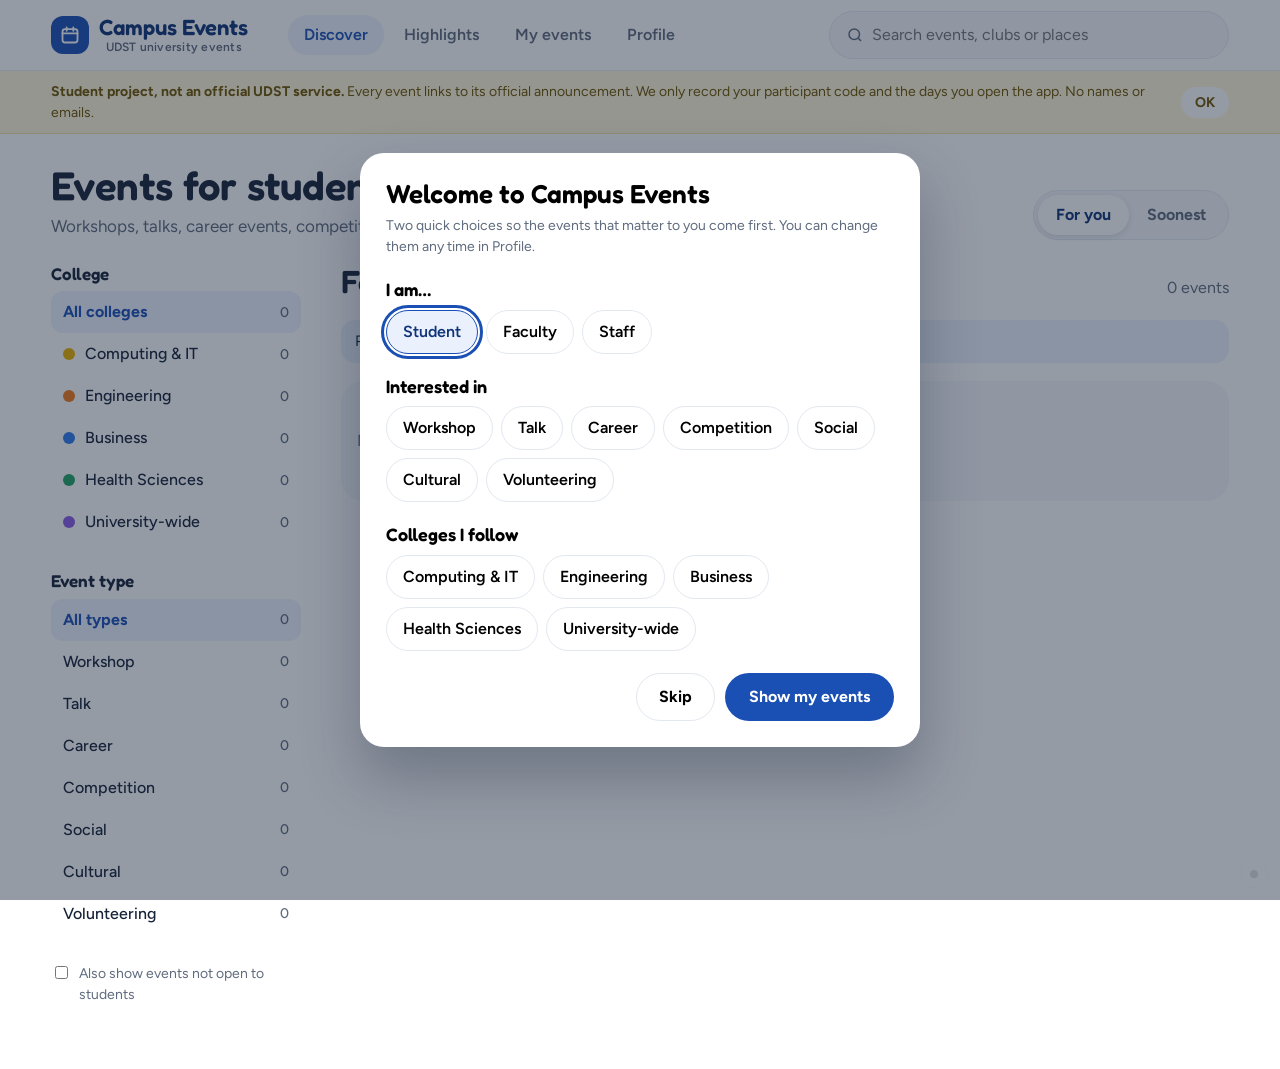
==== commit ef9c190d: "Refined application" ====
--- a/index.html
+++ b/index.html
@@ -3,184 +3,29 @@
 <head>
 <meta charset="UTF-8">
 <meta name="viewport" content="width=device-width, initial-scale=1, viewport-fit=cover">
-<title>Campus Events – Lab 06 prototype (Team 03)</title>
+<meta name="robots" content="noindex">
+<meta name="theme-color" content="#1A4FB4">
+<meta name="description" content="Upcoming UDST university events in one place: talks, workshops, career events and more.">
+<title>Campus Events – UDST university events</title>
+<link rel="manifest" href="manifest.webmanifest">
+<link rel="icon" href="icon.svg" type="image/svg+xml">
+<link rel="apple-touch-icon" href="icon-192.png">
+<meta name="apple-mobile-web-app-capable" content="yes">
+<meta name="apple-mobile-web-app-title" content="Campus Events">
 <link rel="preconnect" href="https://fonts.googleapis.com">
 <link rel="preconnect" href="https://fonts.gstatic.com" crossorigin>
 <link href="https://fonts.googleapis.com/css2?family=Figtree:wght@400;500;600;700;800&family=Fredoka:wght@500;600;700&display=swap" rel="stylesheet">
-<style>
-:root{
-  --bg:#FFFFFF; --soft:#F5F7FB; --ink:#152238; --muted:#5F6B7E; --line:#E3E8F0;
-  --blue:#1A4FB4; --blue-dark:#0F3477; --blue-tint:#EAF1FD;
-  --it:#E8B100; --it-tint:#FFF6D6; --it-text:#6E5300;
-  --eng:#EF7A1A; --eng-tint:#FFEEDF; --eng-text:#93450A;
-  --bus:#2F7BEA; --bus-tint:#E5EFFD; --bus-text:#1A4FA0;
-  --hlth:#1FA463; --hlth-tint:#E2F6EC; --hlth-text:#11683E;
-  --oth:#8A5CE6; --oth-tint:#F0EAFD; --oth-text:#5631A8;
-  color-scheme:light;
-  box-sizing:border-box;
-  padding-top:env(safe-area-inset-top,0px);
-  padding-bottom:env(safe-area-inset-bottom,0px);
-}
-*,*::before,*::after{box-sizing:inherit}
-html,body{height:100%}
-html{scroll-padding-top:env(safe-area-inset-top,0px);background:var(--bg)}
-body{margin:0;background:var(--bg);color:var(--ink);font:400 16px/1.5 "Figtree",system-ui,-apple-system,"Segoe UI",Roboto,sans-serif;-webkit-font-smoothing:antialiased;display:flex;flex-direction:column;min-height:100%}
-h1,h2,h3{margin:0;line-height:1.15;font-family:"Fredoka","Figtree",system-ui,sans-serif;font-weight:600}
-button,input,textarea{font:inherit;color:inherit}
-:focus-visible{outline:3px solid var(--blue);outline-offset:2px}
-.hide{display:none!important}
-.pad{padding-left:clamp(16px,4vw,64px);padding-right:clamp(16px,4vw,64px)}
-
-/* media (illustration, with optional real photo on top) */
-.media{position:relative;overflow:hidden;background:var(--cc)}
-.media svg,.media img{position:absolute;inset:0;width:100%;height:100%;display:block}
-.media img{object-fit:cover}
-
-/* nav */
-.nav{background:#fff;border-bottom:1px solid var(--line);position:sticky;top:0;z-index:4}
-.nav .in{display:flex;align-items:center;gap:28px;height:70px}
-.brand{display:flex;align-items:center;gap:10px;font:600 22px "Fredoka",sans-serif;color:var(--blue-dark);cursor:pointer;border:0;background:none;padding:0}
-.logo{width:38px;height:38px;border-radius:12px;background:var(--blue);color:#fff;display:grid;place-items:center}
-.links{display:flex;gap:4px;margin-left:12px}
-.links span{padding:8px 16px;border-radius:999px;color:var(--muted);font-weight:600}
-.links span.on{background:var(--blue-tint);color:var(--blue)}
-.navsearch{margin-left:auto;display:flex;align-items:center;gap:8px;background:var(--soft);border:1px solid var(--line);border-radius:999px;padding:0 16px;width:min(400px,40vw)}
-.navsearch input{border:0;background:transparent;outline:none;padding:11px 0;flex:1;min-width:0}
-.navsearch svg{color:var(--muted);flex:none}
-
-/* hero */
-.hero{background:linear-gradient(120deg,#163F95 0%,#1A4FB4 45%,#3A63D8 100%);color:#fff;position:relative;overflow:hidden}
-.hero .in{display:grid;grid-template-columns:minmax(0,1.1fr) minmax(0,1fr);gap:40px;align-items:center;padding-top:56px;padding-bottom:64px}
-.hero h1{font-size:clamp(36px,4.4vw,62px);font-weight:700;max-width:15ch}
-.hero p{margin:14px 0 0;font-size:19px;opacity:.9;max-width:46ch}
-.legend{display:flex;flex-wrap:wrap;gap:10px;margin-top:28px}
-.legend span{display:inline-flex;align-items:center;gap:8px;background:rgba(255,255,255,.14);border-radius:999px;padding:6px 14px 6px 8px;font-weight:600;font-size:15px}
-.legend i{width:16px;height:16px;border-radius:50%;display:inline-block;box-shadow:0 0 0 2px #fff}
-.collage{position:relative;height:330px}
-.collage .media{position:absolute;width:62%;aspect-ratio:16/10;border-radius:22px;box-shadow:0 18px 40px rgba(0,0,0,.28);border:5px solid #fff}
-.collage .m1{left:0;top:18px;transform:rotate(-5deg)}
-.collage .m2{right:0;top:0;transform:rotate(4deg)}
-.collage .m3{left:20%;bottom:0;transform:rotate(-1deg);z-index:2}
-@media (max-width:900px){.hero .in{grid-template-columns:1fr}.collage{display:none}}
-
-/* layout */
-main{flex:1}
-.layout{display:grid;grid-template-columns:250px minmax(0,1fr);gap:40px;padding-top:36px;padding-bottom:64px;align-items:start}
-.side{position:sticky;top:94px}
-.side h3{font-size:17px;margin:0 0 8px}
-.fl{list-style:none;margin:0 0 28px;padding:0}
-.fbtn{display:flex;align-items:center;gap:10px;width:100%;border:0;background:none;text-align:left;padding:9px 12px;border-radius:12px;cursor:pointer;font-weight:500}
-.fbtn:hover{background:var(--soft)}
-.fbtn[aria-pressed="true"]{background:var(--blue-tint);color:var(--blue);font-weight:700}
-.fbtn i{width:12px;height:12px;border-radius:50%;flex:none}
-.fbtn .n{margin-left:auto;color:var(--muted);font-size:14px;font-weight:500}
-.reshead{display:flex;align-items:baseline;justify-content:space-between;gap:12px;margin-bottom:20px}
-.reshead h2{font-size:32px}
-.reshead span{color:var(--muted)}
-.clear{border:0;background:none;color:var(--blue);font-weight:600;cursor:pointer;padding:0}
-
-/* cards */
-.grid{list-style:none;margin:0;padding:0;display:grid;gap:24px;grid-template-columns:repeat(auto-fill,minmax(290px,1fr))}
-.grid li{display:flex}
-.card{position:relative;display:flex;flex-direction:column;width:100%;text-align:left;background:#fff;border:1px solid var(--line);border-radius:22px;padding:0;cursor:pointer;overflow:hidden;transition:transform .2s,box-shadow .2s}
-.card:hover{transform:translateY(-4px);box-shadow:0 18px 36px rgba(21,34,56,.14)}
-.card .media{height:180px}
-.card:hover .media svg{transform:scale(1.04)}
-.card .media svg{transition:transform .3s}
-.collab{position:absolute;left:14px;top:14px;background:#fff;color:var(--cx);font-size:13px;font-weight:700;border-radius:999px;padding:4px 12px;z-index:1;display:inline-flex;align-items:center;gap:6px}
-.collab i{width:9px;height:9px;border-radius:50%;background:var(--cc)}
-.badge{position:absolute;right:14px;bottom:-26px;z-index:2;width:62px;background:#fff;border-radius:14px;text-align:center;padding:7px 0 6px;box-shadow:0 6px 16px rgba(21,34,56,.16)}
-.badge .m{display:block;font-size:12px;font-weight:700;color:var(--blue)}
-.badge .d{display:block;font:700 26px/1.05 "Fredoka",sans-serif;color:var(--blue-dark)}
-.cwrap{position:relative}
-.cbody{padding:20px 20px 20px;display:flex;flex-direction:column;gap:5px;flex:1}
-.cbody h3{font-size:22px;margin:4px 70px 6px 0}
-.line{display:flex;align-items:center;gap:8px;color:var(--muted);font-size:15px}
-.line svg{flex:none;color:var(--blue)}
-.cfoot{margin-top:auto;padding-top:14px;display:flex;justify-content:space-between;align-items:center;gap:8px;font-size:14px;color:var(--muted)}
-.type{background:var(--soft);border-radius:999px;padding:3px 12px;font-weight:600;color:var(--ink);white-space:nowrap}
-.empty{grid-column:1/-1;padding:48px 16px;text-align:center;color:var(--muted);background:var(--soft);border-radius:22px}
-
-/* event page */
-.ehero{background:var(--ct)}
-.ehero .in{display:grid;grid-template-columns:minmax(0,1fr) minmax(0,.9fr);gap:44px;align-items:center;padding-top:26px;padding-bottom:44px}
-.crumb{grid-column:1/-1}
-.crumb button{border:1px solid var(--line);background:#fff;padding:6px 14px 6px 10px;border-radius:999px;color:var(--ink);font-weight:600;cursor:pointer;display:inline-flex;align-items:center;gap:4px}
-.pill{display:inline-flex;align-items:center;gap:6px;font-size:14px;font-weight:700;border-radius:999px;padding:5px 13px;background:#fff;color:var(--cx);margin-right:6px}
-.pill i{width:9px;height:9px;border-radius:50%;background:var(--cc)}
-.ehero h1{font-size:clamp(34px,4.4vw,58px);margin:16px 0 10px;max-width:18ch}
-.ehero p{margin:0;color:var(--muted);font-size:18px;font-weight:500}
-.ehero .media{aspect-ratio:16/10;border-radius:26px;box-shadow:0 18px 40px rgba(21,34,56,.18)}
-.elayout{display:grid;grid-template-columns:minmax(0,1fr) 400px;gap:48px;padding-top:36px;padding-bottom:64px;align-items:start}
-.facts{display:grid;grid-template-columns:repeat(3,minmax(0,1fr));gap:14px;margin-bottom:32px}
-.fact{display:flex;gap:12px;align-items:flex-start;border:1px solid var(--line);border-radius:18px;padding:16px}
-.fact .ic{flex:none;width:42px;height:42px;border-radius:12px;background:var(--blue-tint);color:var(--blue);display:grid;place-items:center}
-.fact b{display:block;font-size:14px;color:var(--muted);font-weight:500}
-.fact span{font-weight:700;font-size:17px}
-.sec{margin-bottom:28px;max-width:72ch}
-.sec h2{font-size:26px;margin-bottom:8px}
-.sec p{margin:0;font-size:17px}
-.sec ul{margin:0;padding:0;list-style:none}
-.sec li{position:relative;padding-left:24px;margin:9px 0;font-size:17px}
-.sec li::before{content:"";position:absolute;left:4px;top:8px;width:10px;height:10px;border-radius:50%;background:var(--cc)}
-.decide{background:var(--blue-tint);border-radius:24px;padding:24px;position:sticky;top:94px}
-.decide h2{font-size:24px;margin-bottom:4px}
-.decide p{margin:0 0 14px;color:var(--muted)}
-.opts{display:grid;gap:10px}
-.opt{border:1.5px solid #fff;background:#fff;border-radius:14px;padding:13px 16px;text-align:left;cursor:pointer;font-weight:600}
-.opt:hover{border-color:#B9CCEE}
-.opt[aria-pressed="true"]{border-color:var(--blue);color:var(--blue-dark)}
-.missing{margin-top:14px;display:none}
-.missing.show{display:block}
-.missing label{display:block;font-weight:600;margin-bottom:6px}
-.missing textarea{width:100%;min-height:96px;border:1px solid #C6D3E8;border-radius:12px;padding:10px 12px;background:#fff;resize:vertical}
-.primary{margin-top:10px;background:var(--blue);color:#fff;border:0;border-radius:999px;padding:11px 24px;cursor:pointer;font-weight:700}
-.primary:hover{background:var(--blue-dark)}
-.thanks{margin-top:12px;color:var(--hlth-text);font-weight:700;display:none}
-.thanks.show{display:block}
-
-footer{background:var(--soft);border-top:1px solid var(--line);color:var(--muted);font-size:14px}
-footer .in{padding-top:22px;padding-bottom:22px;display:flex;justify-content:space-between;gap:12px;flex-wrap:wrap}
-
-/* facilitator panel */
-.obs-btn{position:fixed;right:12px;bottom:calc(12px + env(safe-area-inset-bottom,0px));width:28px;height:28px;border-radius:50%;border:1px solid var(--line);background:#fff;color:var(--muted);cursor:pointer;opacity:.2;font-size:11px;z-index:6}
-.obs-btn:hover,.obs-btn:focus-visible{opacity:1}
-.obs{position:fixed;left:0;right:0;bottom:0;max-height:60vh;background:#fff;border-top:3px solid var(--blue);padding:16px clamp(16px,4vw,64px) calc(16px + env(safe-area-inset-bottom,0px));overflow:auto;display:none;z-index:7;box-shadow:0 -10px 30px rgba(21,34,56,.15)}
-.obs.show{display:block}
-.obs .bar{display:flex;flex-wrap:wrap;gap:8px;align-items:center;margin-bottom:10px}
-.obs .bar h3{font-size:17px;margin-right:auto}
-.obs .bar button{border:1px solid var(--line);background:var(--soft);border-radius:8px;padding:6px 10px;cursor:pointer;font-size:14px}
-.obs .sum{font-size:14px;color:var(--muted);margin-bottom:8px}
-.obs ol{margin:0;padding-left:20px;font-size:14px}
-.obs time{color:var(--muted)}
-
-@media (max-width:1000px){
-  .elayout{grid-template-columns:1fr}
-  .decide{position:static}
-  .facts{grid-template-columns:1fr}
-  .ehero .in{grid-template-columns:1fr}
-}
-@media (max-width:820px){
-  .links{display:none}
-  .layout{grid-template-columns:1fr;gap:20px}
-  .side{position:static}
-  .fl{display:flex;gap:6px;overflow-x:auto;margin-bottom:14px}
-  .fbtn{white-space:nowrap;border:1px solid var(--line);border-radius:999px}
-  .fbtn .n{display:none}
-}
-@media (max-width:560px){.brand .txt{display:none}.navsearch{width:auto;flex:1}}
-@media (prefers-reduced-motion:reduce){.card,.card .media svg{transition:none}.card:hover{transform:none}}
-</style>
+<link rel="stylesheet" href="style.css">
 </head>
 <body>
 
 <nav class="nav">
   <div class="in pad">
-    <button class="brand" id="home" aria-label="Campus Events home">
+    <button class="brand" id="home" aria-label="Campus Events: Discover">
       <span class="logo" aria-hidden="true"><svg width="20" height="20" viewBox="0 0 24 24" fill="none" stroke="currentColor" stroke-width="2.2" stroke-linecap="round"><rect x="3" y="5" width="18" height="16" rx="3"/><path d="M3 10h18M8 3v4M16 3v4"/></svg></span>
-      <span class="txt">Campus Events</span>
+      <span class="txt">Campus Events<small>UDST university events</small></span>
     </button>
-    <div class="links" aria-hidden="true"><span class="on">Events</span></div>
+    <div class="links" id="topTabs" role="tablist" aria-label="Sections"></div>
     <label class="navsearch">
       <svg width="18" height="18" viewBox="0 0 24 24" fill="none" stroke="currentColor" stroke-width="2" aria-hidden="true"><circle cx="11" cy="11" r="7"/><path d="m20 20-3.5-3.5"/></svg>
       <input id="q" type="search" placeholder="Search events, clubs or places" aria-label="Search events">
@@ -188,363 +33,117 @@
   </div>
 </nav>
 
+<div class="notice hide" id="notice" role="note">
+  <div class="in pad">
+    <p><b>Student project, not an official UDST service.</b> Every event links to its official announcement. We only record your participant code and the days you open the app. No names or emails.</p>
+    <button id="noticeOk">OK</button>
+  </div>
+</div>
+
 <main>
-  <div id="listView">
-    <section class="hero">
+  <!-- DISCOVER -->
+  <section id="view-discover" class="view">
+    <header class="welcome pad">
+      <div>
+        <h1 id="welcomeTitle">Upcoming university events</h1>
+        <p id="welcomeSub">Talks, workshops, career events and more from every UDST college.</p>
+      </div>
+      <div class="sortbar" role="group" aria-label="Order events">
+        <button class="seg" data-sort="foryou" aria-pressed="true">For you</button>
+        <button class="seg" data-sort="soonest" aria-pressed="false">Soonest</button>
+      </div>
+    </header>
+    <div class="layout pad">
+      <aside class="side" aria-label="Filters">
+        <h3>College</h3><ul class="fl" id="colList"></ul>
+        <h3>Event type</h3><ul class="fl" id="catList"></ul>
+        <label class="allaud"><input type="checkbox" id="allAud"> <span id="allAudTxt">Show events for all audiences</span></label>
+      </aside>
+      <section>
+        <div class="reshead"><h2 id="resTitle">For you</h2><span><span id="count"></span> <button class="clear hide" id="clear">Clear filters</button></span></div>
+        <p class="hint hide" id="interestHint">Pick your interests in <button class="linkbtn" data-go="profile">Profile</button> to put the events you care about first.</p>
+        <ul class="grid" id="grid"></ul>
+      </section>
+    </div>
+  </section>
+
+  <!-- HIGHLIGHTS (collages live here, away from the main list) -->
+  <section id="view-highlights" class="view hide">
+    <div class="hero">
       <div class="in pad">
         <div>
-          <h1>Don't miss what's happening on campus</h1>
-          <p>Workshops, competitions, talks, food and games from every college, all in one place.</p>
+          <h1>This week on campus</h1>
+          <p>A quick look at what's coming up across UDST this week.</p>
           <div class="legend" id="legend"></div>
         </div>
         <div class="collage" id="collage" aria-hidden="true"></div>
       </div>
-    </section>
-    <div class="layout pad">
-      <aside class="side" aria-label="Filters">
-        <h3>College</h3><ul class="fl" id="colList"></ul>
-        <h3>Event type</h3><ul class="fl" id="catList"></ul>
-      </aside>
-      <section>
-        <div class="reshead"><h2 id="resTitle">All events</h2><span><span id="count"></span> <button class="clear hide" id="clear">Clear filters</button></span></div>
-        <ul class="grid" id="grid"></ul>
-      </section>
     </div>
-  </div>
-  <div id="detailView" class="hide"></div>
+    <div class="pad section">
+      <h2 class="h2">Happening in the next 7 days</h2>
+      <ul class="grid" id="weekGrid"></ul>
+    </div>
+  </section>
+
+  <!-- MY EVENTS -->
+  <section id="view-mine" class="view hide">
+    <div class="pad section">
+      <h1 class="h1">My events</h1>
+      <p class="subtle">Events you registered for on Campus Events, soonest first.</p>
+      <ul class="grid" id="mineGrid"></ul>
+    </div>
+  </section>
+
+  <!-- PROFILE -->
+  <section id="view-profile" class="view hide">
+    <div class="pad section narrow">
+      <h1 class="h1">Profile</h1>
+      <p class="subtle">Saved only on this device. It sets which events you see first.</p>
+      <div id="profileForm"></div>
+      <div class="about">
+        <h2 class="h2">About Campus Events</h2>
+        <p>Campus Events is a student project by SOFT4102 Team 03. It is <b>not an official UDST service</b>. Every event is copied from, and links to, its official announcement, so always check there for changes.</p>
+        <p>Registering here counts you on Campus Events. If an organiser also asks you to register with them, the event page tells you.</p>
+        <p>For the study we record only your participant code (like S07), the days you open the app and what you tap. We don't record names, emails or location. <span id="contactNote"></span></p>
+      </div>
+    </div>
+  </section>
+
+  <div id="detailView" class="view hide"></div>
 </main>
 
-<footer><div class="in pad"><span>Campus Events, a SOFT4102 Team 03 prototype</span><span>Sample events for testing only</span></div></footer>
+<nav class="tabbar" id="tabbar" aria-label="Sections"></nav>
 
-<button class="obs-btn" id="obsBtn" aria-label="Open facilitator log" title="Facilitator log (or press L)">●</button>
-<aside class="obs" id="obs" aria-label="Facilitator log">
-  <div class="bar"><h3>Facilitator log</h3><button id="copyLog">Copy log</button><button id="newP">New participant</button><button id="closeObs">Close</button></div>
-  <div class="sum" id="sum"></div>
-  <ol id="logList"></ol>
+<!-- First-run setup -->
+<dialog id="onboard" aria-labelledby="obTitle">
+  <form method="dialog" id="obForm">
+    <h2 id="obTitle">Welcome to Campus Events</h2>
+    <p class="subtle">Two quick choices so the events that matter to you come first. You can change them any time in Profile.</p>
+    <div id="obBody"></div>
+    <div class="dlgbar"><button value="skip" class="ghost">Skip</button><button value="save" class="primary" id="obSave">Show my events</button></div>
+  </form>
+</dialog>
+
+<!-- Code entry: only when launched from the home screen without a code -->
+<dialog id="codeDlg" aria-labelledby="codeTitle">
+  <form method="dialog" id="codeForm">
+    <h2 id="codeTitle">Participant code</h2>
+    <p class="subtle">Got a code from the team (like S07)? Enter it once on this device. If you don't have one, just skip.</p>
+    <input id="codeIn" maxlength="3" autocomplete="off" placeholder="S07" aria-label="Participant code">
+    <p class="warn hide" id="codeErr">Codes look like S07 or F02.</p>
+    <div class="dlgbar"><button value="skip" class="ghost">Skip</button><button value="save" class="primary" id="codeSave">Save</button></div>
+  </form>
+</dialog>
+
+<button class="obs-btn" id="obsBtn" aria-label="Open team panel" title="Team panel (or press L)">●</button>
+<aside class="obs" id="obs" aria-label="Team panel">
+  <div class="bar"><h3>Team panel: tracking check</h3><button id="sendNow">Send now</button><button id="forget">Forget code on this device</button><button id="closeObs">Close</button></div>
+  <div id="panelBody"></div>
+  <p class="subtle">To check tracking: open the app with <code>?p=T01</code>, then confirm the row appears in the Google Sheet "Log" tab with today's Qatar date.</p>
 </aside>
 
-<script>
-/* ---------------------------------------------------------------
-   EVENT DATA (fictional, MVP fields only)
-   To use a real photo for an event, put the image in an "images"
-   folder next to this file and set  photo:"images/your-file.jpg".
-   If the photo is missing, the illustration is shown instead.
-   Deliberately NOT included (Lab 05 "NOT YET"): ratings, attendance
-   counts, food / certificate tags, registration links.
----------------------------------------------------------------- */
-const COLLEGES = {
-  IT:{name:"Computing & IT",v:"it"}, ENG:{name:"Engineering",v:"eng"}, BUS:{name:"Business",v:"bus"},
-  HLTH:{name:"Health Sciences",v:"hlth"}, OTH:{name:"University-wide",v:"oth"}
-};
-const EVENTS = [
-  {id:"e1",art:"laptop",photo:"",title:"Intro to Git and GitHub",col:"IT",cat:"Workshop",org:"Computing Society",date:"2026-10-22",time:"1:00 – 2:30 pm",loc:"Building 5, Lab 2.14",
-   purpose:"A hands-on session for students who have never used version control and need it for course projects.",
-   acts:["Set up Git on your own laptop","Create and clone a repository","Practise commits, branches and pull requests in pairs"]},
-  {id:"e2",art:"booths",photo:"",title:"Fall Career Fair",col:"OTH",cat:"Career",org:"Career Services",date:"2026-11-04",time:"10:00 am – 2:00 pm",loc:"Main Atrium, Building 1",
-   purpose:"Meet employers from energy, engineering, IT and healthcare who are hiring interns and graduates.",
-   acts:["Employer booths","On-the-spot CV feedback","Short talks from recruiters every hour"]},
-  {id:"e3",art:"bridge",photo:"",title:"Bridge-Building Challenge",col:"ENG",cat:"Competition",org:"Civil Engineering Society",date:"2026-10-27",time:"3:00 – 6:00 pm",loc:"Engineering Workshop, Building 6",
-   purpose:"Teams design and build a model bridge, then test how much weight it can hold.",
-   acts:["Form teams of three","Two-hour build","Load testing and judging"]},
-  {id:"e4",art:"stage",photo:"",title:"Startup Pitch Night",col:"BUS",cat:"Competition",org:"Entrepreneurship Club",date:"2026-11-09",time:"6:00 – 8:30 pm",loc:"Auditorium, Building 2",
-   purpose:"Student teams pitch business ideas to a panel of local founders and investors.",
-   acts:["Five-minute pitches","Panel feedback","Networking afterwards"]},
-  {id:"e5",art:"firstaid",photo:"",title:"First Aid Basics",col:"HLTH",cat:"Workshop",org:"College of Health Sciences",date:"2026-10-24",time:"10:00 am – 12:00 pm",loc:"Simulation Lab, Building 7",
-   purpose:"Learn what to do in the first minutes of a medical emergency, open to all students.",
-   acts:["CPR practice on manikins","Choking and bleeding response","Short scenario drills"]},
-  {id:"e6",art:"food",photo:"",title:"International Food Day",col:"OTH",cat:"Cultural",org:"Student Affairs",date:"2026-10-29",time:"12:00 – 3:00 pm",loc:"Central Courtyard",
-   purpose:"Celebrate the many nationalities on campus through food, music and traditional dress.",
-   acts:["Country stalls run by student groups","Live music","Traditional dress parade"]},
-  {id:"e7",art:"lecture",photo:"",title:"Guest Lecture: AI in the Energy Sector",col:"IT",cat:"Talk",org:"College of Computing & IT",date:"2026-11-11",time:"6:00 – 7:30 pm",loc:"Auditorium, Building 2",
-   purpose:"An industry speaker explains how machine learning is used in oil and gas operations and safety.",
-   acts:["Lecture","Live demo","Audience questions"]},
-  {id:"e8",art:"cv",photo:"",title:"CV Clinic for Business Students",col:"BUS",cat:"Career",org:"College of Business",date:"2026-10-20",time:"2:00 – 4:00 pm",loc:"Building 3, Room 2.05",
-   purpose:"Get one-to-one feedback on your CV before the career fair.",
-   acts:["15-minute individual reviews","CV templates","Tips for your LinkedIn profile"]},
-  {id:"e9",art:"robot",photo:"",title:"Robotics Club Open Day",col:"ENG",cat:"Social",org:"Robotics Club",date:"2026-11-01",time:"4:00 – 6:00 pm",loc:"Mechatronics Lab, Building 6",
-   purpose:"See what the robotics team is building this year and find out how to join.",
-   acts:["Robot demos","Try driving a competition robot","Meet the team"]},
-  {id:"e10",art:"heart",photo:"",title:"Blood Donation Drive",col:"HLTH",cat:"Volunteering",org:"Health Sciences Student Council",date:"2026-11-05",time:"9:00 am – 1:00 pm",loc:"Main Atrium, Building 1",
-   purpose:"Donate blood with the national blood bank team on campus.",
-   acts:["Quick health screening","Donation (about 15 minutes)","Rest and refreshments area"]},
-  {id:"e11",art:"hack",photo:"",title:"Hackathon Info Session",col:"IT",cat:"Talk",org:"Innovation Hub",date:"2026-11-02",time:"12:30 – 1:15 pm",loc:"Building 5, Room 0.10",
-   purpose:"Find out how the spring hackathon works and how to form a team.",
-   acts:["Overview of themes and rules","Meet past winners","Team matching"]},
-  {id:"e12",art:"calm",photo:"",title:"Exam Stress: Study Smarter",col:"OTH",cat:"Workshop",org:"Counselling & Wellbeing",date:"2026-12-01",time:"11:00 am – 12:00 pm",loc:"Building 3, Room 1.08",
-   purpose:"Practical techniques for planning revision and managing stress before final exams.",
-   acts:["Short talk","Build your own revision timetable","Q&A with a counsellor"]},
-  {id:"e13",art:"games",photo:"",title:"Board Games Night",col:"OTH",cat:"Social",org:"Student Council",date:"2026-10-28",time:"7:00 – 10:00 pm",loc:"Student Lounge, Building 4",
-   purpose:"Unwind mid-semester and meet students from other programmes.",
-   acts:["Board and card games","Mini tournaments"]}
-];
-const CATS=["Workshop","Talk","Career","Competition","Social","Cultural","Volunteering"];
-const MONTHS=["Jan","Feb","Mar","Apr","May","Jun","Jul","Aug","Sep","Oct","Nov","Dec"];
-const LONG_M=["January","February","March","April","May","June","July","August","September","October","November","December"];
-const LONG_D=["Sunday","Monday","Tuesday","Wednesday","Thursday","Friday","Saturday"];
-const SHORT_D=["Sun","Mon","Tue","Wed","Thu","Fri","Sat"];
-const parse=s=>{const[y,m,d]=s.split("-").map(Number);return new Date(y,m-1,d);};
-const longDate=s=>{const d=parse(s);return `${LONG_D[d.getDay()]}, ${d.getDate()} ${LONG_M[d.getMonth()]}`;};
-const esc=s=>String(s).replace(/[&<>"']/g,c=>({"&":"&amp;","<":"&lt;",">":"&gt;",'"':"&quot;","'":"&#39;"}[c]));
-const colVars=k=>{const v=COLLEGES[k].v;return `--cc:var(--${v});--ct:var(--${v}-tint);--cx:var(--${v}-text)`;};
-const I={
-  clock:s=>`<svg width="${s}" height="${s}" viewBox="0 0 24 24" fill="none" stroke="currentColor" stroke-width="2"><circle cx="12" cy="12" r="9"/><path d="M12 7v5l3 2"/></svg>`,
-  pin:s=>`<svg width="${s}" height="${s}" viewBox="0 0 24 24" fill="none" stroke="currentColor" stroke-width="2"><path d="M12 21s-7-6.2-7-11.5A7 7 0 0 1 19 9.5C19 14.8 12 21 12 21z"/><circle cx="12" cy="9.5" r="2.5"/></svg>`,
-  cal:s=>`<svg width="${s}" height="${s}" viewBox="0 0 24 24" fill="none" stroke="currentColor" stroke-width="2"><rect x="3" y="5" width="18" height="16" rx="3"/><path d="M3 10h18M8 3v4M16 3v4"/></svg>`
-};
+<div class="toast" id="toast" role="status" aria-live="polite"></div>
 
-/* ---------------- Illustrations (flat event artwork) ---------------- */
-const INK="#152238", W="#FFFFFF", SKIN="#E9B48A", SKIN2="#B97A50", GOLD="#FFD45C", RED="#E8473C";
-const person=(x,y,s,shirt,skin,hair)=>`<g transform="translate(${x} ${y}) scale(${s})">
-  <path d="M-26 70 Q-26 20 0 20 Q26 20 26 70 Z" fill="${shirt}"/>
-  <circle cx="0" cy="0" r="16" fill="${skin}"/>
-  <path d="M-16 -2 Q-16 -20 0 -20 Q16 -20 16 -2 Q8 -12 -16 -2Z" fill="${hair}"/></g>`;
-const bg=(extra="")=>`<rect width="400" height="250" fill="var(--cc)"/>
-  <circle cx="340" cy="40" r="90" fill="${W}" opacity=".12"/><circle cx="40" cy="230" r="70" fill="${W}" opacity=".1"/>${extra}`;
-const floor=`<rect y="200" width="400" height="50" fill="${INK}" opacity=".12"/>`;
-const ART={
-  laptop:()=>bg()+floor+`
-    <rect x="70" y="184" width="270" height="12" rx="4" fill="${W}" opacity=".9"/>
-    <rect x="120" y="70" width="170" height="110" rx="10" fill="${INK}"/>
-    <rect x="130" y="80" width="150" height="90" rx="4" fill="#1F2E48"/>
-    <rect x="142" y="94" width="50" height="7" rx="3" fill="${GOLD}"/><rect x="198" y="94" width="40" height="7" rx="3" fill="#7FB2FF"/>
-    <rect x="152" y="110" width="70" height="7" rx="3" fill="#8DE0B5"/><rect x="152" y="126" width="44" height="7" rx="3" fill="#FF9F7A"/><rect x="202" y="126" width="56" height="7" rx="3" fill="#7FB2FF"/>
-    <rect x="142" y="142" width="64" height="7" rx="3" fill="${GOLD}"/><rect x="142" y="156" width="30" height="7" rx="3" fill="#C9B2FF"/>
-    <path d="M100 180 H310 L322 192 H88 Z" fill="${W}"/>
-    <rect x="320" y="150" width="26" height="34" rx="5" fill="${W}"/><path d="M346 158 q12 0 12 10 q0 10 -12 10" stroke="${W}" stroke-width="5" fill="none"/>
-    <rect x="50" y="160" width="30" height="26" rx="4" fill="${INK}" opacity=".8"/><ellipse cx="58" cy="148" rx="10" ry="20" fill="#2FA36B" transform="rotate(-20 58 148)"/><ellipse cx="72" cy="146" rx="9" ry="20" fill="#3CBF7E" transform="rotate(18 72 146)"/>`,
-  booths:()=>bg()+floor+`
-    <rect x="30" y="60" width="150" height="30" rx="6" fill="${W}"/><rect x="45" y="70" width="70" height="10" rx="5" fill="var(--cc)"/>
-    <rect x="220" y="60" width="150" height="30" rx="6" fill="${W}"/><rect x="235" y="70" width="90" height="10" rx="5" fill="${INK}" opacity=".7"/>
-    <rect x="40" y="90" width="8" height="70" fill="${W}" opacity=".7"/><rect x="162" y="90" width="8" height="70" fill="${W}" opacity=".7"/>
-    <rect x="230" y="90" width="8" height="70" fill="${W}" opacity=".7"/><rect x="352" y="90" width="8" height="70" fill="${W}" opacity=".7"/>
-    ${person(80,120,1,INK,SKIN,INK)}${person(290,118,1,"#2F7BEA",SKIN2,INK)}
-    <rect x="30" y="160" width="150" height="40" rx="6" fill="${W}"/><rect x="220" y="160" width="150" height="40" rx="6" fill="${W}"/>
-    ${person(140,150,1.15,RED,SKIN2,INK)}${person(250,152,1.1,"#1FA463",SKIN,"#5A3A22")}
-    <rect x="186" y="170" width="28" height="22" rx="4" fill="${INK}"/><rect x="194" y="164" width="12" height="8" rx="3" fill="none" stroke="${INK}" stroke-width="3"/>`,
-  bridge:()=>bg(`<circle cx="320" cy="70" r="26" fill="${GOLD}"/>`)+`
-    <rect y="190" width="400" height="60" fill="#2E86D6"/>
-    <path d="M0 200 q50 -8 100 0 t100 0 t100 0 t100 0" stroke="${W}" stroke-width="3" fill="none" opacity=".5"/>
-    <rect x="0" y="150" width="400" height="14" fill="${INK}"/>
-    <rect x="80" y="70" width="14" height="130" fill="${INK}"/><rect x="306" y="70" width="14" height="130" fill="${INK}"/>
-    <path d="M0 150 Q87 60 87 70 Q200 160 313 70 Q313 60 400 150" stroke="${W}" stroke-width="5" fill="none"/>
-    ${[110,140,170,200,230,260,290].map(x=>`<line x1="${x}" y1="${x<200?150-(x-87)*0.6+((x-87)*(x-87))/180:150-(313-x)*0.6+((313-x)*(313-x))/180}" x2="${x}" y2="150" stroke="${W}" stroke-width="3"/>`).join("")}
-    <rect x="170" y="128" width="40" height="22" rx="5" fill="${RED}"/><circle cx="178" cy="152" r="5" fill="${INK}"/><circle cx="202" cy="152" r="5" fill="${INK}"/>`,
-  stage:()=>bg()+`
-    <path d="M160 0 L240 0 L320 200 L80 200 Z" fill="${W}" opacity=".18"/>
-    <rect x="40" y="175" width="320" height="25" rx="4" fill="${INK}"/>
-    <rect x="250" y="70" width="100" height="70" rx="6" fill="${W}"/><path d="M262 125 L282 105 L298 115 L322 88 L338 98" stroke="var(--cc)" stroke-width="5" fill="none" stroke-linecap="round"/>
-    <rect x="296" y="140" width="6" height="35" fill="${W}"/>
-    ${person(180,110,1.15,INK,SKIN,"#3B2618")}
-    <path d="M140 130 h70 l-8 45 h-54 Z" fill="${W}"/><rect x="160" y="140" width="30" height="6" rx="3" fill="var(--cc)"/>
-    <line x1="175" y1="130" x2="168" y2="104" stroke="${INK}" stroke-width="3"/><circle cx="167" cy="101" r="5" fill="${INK}"/>
-    ${[30,80,130,230,280,330,370].map((x,i)=>`<circle cx="${x}" cy="${222+(i%2)*6}" r="15" fill="${INK}" opacity=".55"/>`).join("")}`,
-  firstaid:()=>bg()+floor+`
-    <rect x="120" y="70" width="160" height="120" rx="18" fill="${W}"/><rect x="175" y="58" width="50" height="20" rx="8" fill="none" stroke="${W}" stroke-width="8"/>
-    <rect x="186" y="95" width="28" height="70" rx="5" fill="${RED}"/><rect x="165" y="116" width="70" height="28" rx="5" fill="${RED}"/>
-    <path d="M300 120 q20 -30 40 0 t40 0" stroke="${W}" stroke-width="5" fill="none" stroke-linecap="round" opacity=".9"/>
-    <path d="M20 120 h20 l10 -22 l14 44 l10 -22 h26" stroke="${W}" stroke-width="5" fill="none" stroke-linecap="round" stroke-linejoin="round"/>
-    <rect x="300" y="160" width="70" height="30" rx="15" fill="${W}" opacity=".85"/><rect x="330" y="160" width="10" height="30" fill="${RED}" opacity=".7"/>`,
-  food:()=>bg()+`
-    <path d="M0 40 Q100 80 200 40 T400 40" stroke="${W}" stroke-width="2" fill="none"/>
-    ${[30,80,130,180,230,280,330,375].map((x,i)=>{const y=40+Math.sin((x/400)*Math.PI*2)*-14+ (i%2?6:0);return `<path d="M${x-12} ${y} L${x+12} ${y} L${x} ${y+26} Z" fill="${[GOLD,RED,W,"#3CBF7E"][i%4]}"/>`}).join("")}
-    <rect x="20" y="170" width="360" height="22" rx="6" fill="${W}"/>
-    <path d="M50 140 h90 a45 32 0 0 1 -90 0Z" fill="${RED}"/><ellipse cx="95" cy="140" rx="45" ry="8" fill="${GOLD}"/>
-    <path d="M80 125 q-6 -14 0 -26 M96 122 q-6 -14 0 -26 M112 125 q-6 -14 0 -26" stroke="${W}" stroke-width="4" fill="none" stroke-linecap="round" opacity=".8"/>
-    <ellipse cx="200" cy="160" rx="55" ry="12" fill="${W}"/><circle cx="182" cy="150" r="13" fill="#E89A3C"/><circle cx="204" cy="146" r="13" fill="#C9672A"/><circle cx="224" cy="152" r="12" fill="#E89A3C"/>
-    <path d="M260 145 h90 a45 30 0 0 1 -90 0Z" fill="${INK}"/><ellipse cx="305" cy="145" rx="45" ry="8" fill="#8DE0B5"/>
-    <line x1="290" y1="140" x2="330" y2="100" stroke="${W}" stroke-width="4"/><line x1="300" y1="142" x2="344" y2="108" stroke="${W}" stroke-width="4"/>`,
-  lecture:()=>bg()+`
-    <rect x="40" y="40" width="230" height="140" rx="10" fill="${INK}"/>
-    <path d="M70 150 L110 110 L140 128 L190 75 L240 100" stroke="${GOLD}" stroke-width="6" fill="none" stroke-linecap="round" stroke-linejoin="round"/>
-    <circle cx="190" cy="75" r="8" fill="${W}"/><rect x="70" y="58" width="80" height="8" rx="4" fill="${W}" opacity=".7"/>
-    <path d="M330 60 L300 120 h26 l-14 50 l46 -70 h-28 l18 -40 Z" fill="${GOLD}"/>
-    ${person(320,175,.9,W,SKIN2,INK)}
-    ${[40,95,150,205,260].map(x=>`<circle cx="${x}" cy="228" r="17" fill="${INK}" opacity=".55"/>`).join("")}`,
-  cv:()=>bg()+floor+`
-    <g transform="rotate(-6 200 125)"><rect x="135" y="35" width="130" height="170" rx="10" fill="${W}"/>
-    <circle cx="165" cy="72" r="16" fill="var(--cc)" opacity=".5"/><rect x="190" y="62" width="58" height="8" rx="4" fill="${INK}"/><rect x="190" y="76" width="40" height="6" rx="3" fill="${INK}" opacity=".4"/>
-    ${[105,120,135,155,170,185].map((y,i)=>`<rect x="152" y="${y}" width="${[96,80,90,70,96,60][i]}" height="6" rx="3" fill="${INK}" opacity="${i==3?.8:.25}"/>`).join("")}</g>
-    <g transform="rotate(30 300 150)"><rect x="285" y="70" width="16" height="110" rx="4" fill="${GOLD}"/><path d="M285 180 h16 l-8 18 Z" fill="${INK}"/></g>
-    <circle cx="85" cy="110" r="38" fill="${W}"/><path d="M68 110 l12 12 l24 -26" stroke="#1FA463" stroke-width="8" fill="none" stroke-linecap="round" stroke-linejoin="round"/>`,
-  robot:()=>bg()+floor+`
-    <line x1="200" y1="45" x2="200" y2="70" stroke="${INK}" stroke-width="5"/><circle cx="200" cy="42" r="8" fill="${RED}"/>
-    <rect x="150" y="70" width="100" height="70" rx="16" fill="${W}"/><rect x="165" y="88" width="70" height="32" rx="12" fill="${INK}"/>
-    <circle cx="185" cy="104" r="7" fill="#7FE0FF"/><circle cx="215" cy="104" r="7" fill="#7FE0FF"/>
-    <rect x="160" y="145" width="80" height="50" rx="10" fill="${INK}"/><circle cx="200" cy="170" r="10" fill="${GOLD}"/>
-    <rect x="120" y="150" width="34" height="12" rx="6" fill="${W}"/><rect x="246" y="150" width="34" height="12" rx="6" fill="${W}"/>
-    <circle cx="118" cy="156" r="10" fill="${INK}"/><circle cx="282" cy="156" r="10" fill="${INK}"/>
-    <circle cx="175" cy="202" r="12" fill="${INK}"/><circle cx="225" cy="202" r="12" fill="${INK}"/>
-    <path d="M40 90 h40 v30 h30" stroke="${W}" stroke-width="4" fill="none" opacity=".6"/><circle cx="110" cy="120" r="5" fill="${W}"/>
-    <path d="M360 70 h-40 v40 h-30" stroke="${W}" stroke-width="4" fill="none" opacity=".6"/><circle cx="290" cy="110" r="5" fill="${W}"/>`,
-  heart:()=>bg()+`
-    <path d="M200 205 C120 150 90 115 90 85 C90 55 115 40 140 40 C165 40 185 55 200 75 C215 55 235 40 260 40 C285 40 310 55 310 85 C310 115 280 150 200 205 Z" fill="${W}"/>
-    <path d="M200 90 q-22 32 -22 48 a22 22 0 0 0 44 0 q0 -16 -22 -48Z" fill="${RED}"/>
-    <path d="M30 210 q30 -40 70 -30 l40 10" stroke="${W}" stroke-width="10" fill="none" stroke-linecap="round" opacity=".8"/>
-    <path d="M370 210 q-30 -40 -70 -30 l-40 10" stroke="${W}" stroke-width="10" fill="none" stroke-linecap="round" opacity=".8"/>
-    <rect x="320" y="40" width="10" height="34" rx="3" fill="${W}" opacity=".8"/><rect x="308" y="52" width="34" height="10" rx="3" fill="${W}" opacity=".8"/>`,
-  hack:()=>bg()+floor+`
-    <rect x="40" y="110" width="320" height="10" rx="4" fill="${W}" opacity=".9"/>
-    ${[[70,"#1F2E48"],[170,INK],[270,"#1F2E48"]].map(([x,c])=>`<rect x="${x}" y="70" width="70" height="40" rx="5" fill="${c}"/><rect x="${x+8}" y="80" width="30" height="5" rx="2" fill="${GOLD}"/><rect x="${x+8}" y="90" width="44" height="5" rx="2" fill="#8DE0B5"/>`).join("")}
-    ${person(105,150,1,RED,SKIN,INK)}${person(205,148,1,W,SKIN2,INK)}${person(305,150,1,INK,SKIN,"#5A3A22")}
-    <path d="M200 20 l6 14 l15 2 l-11 10 l3 15 l-13 -7 l-13 7 l3 -15 l-11 -10 l15 -2Z" fill="${GOLD}"/>`,
-  calm:()=>bg(`<circle cx="200" cy="105" r="70" fill="${W}" opacity=".18"/>`)+floor+`
-    <path d="M150 200 q50 -26 100 0" fill="${W}" opacity=".9"/>
-    <path d="M168 160 Q168 120 200 120 Q232 120 232 160 Z" fill="${W}"/>
-    <circle cx="200" cy="100" r="18" fill="${SKIN}"/><path d="M182 98 Q182 78 200 78 Q218 78 218 98 Q206 88 182 98Z" fill="${INK}"/>
-    <path d="M168 150 Q140 170 150 186 M232 150 Q260 170 250 186" stroke="${W}" stroke-width="10" fill="none" stroke-linecap="round"/>
-    <rect x="40" y="150" width="70" height="12" rx="3" fill="${GOLD}"/><rect x="46" y="138" width="60" height="12" rx="3" fill="${RED}"/><rect x="40" y="126" width="66" height="12" rx="3" fill="${W}"/>
-    <path d="M320 100 a26 26 0 1 0 26 26 a20 20 0 0 1 -26 -26Z" fill="${W}"/>`,
-  games:()=>bg()+`
-    <rect x="60" y="180" width="280" height="20" rx="6" fill="${INK}" opacity=".3"/>
-    <g transform="rotate(-12 140 120)"><rect x="95" y="75" width="90" height="90" rx="18" fill="${W}"/>${[[115,95],[165,95],[140,120],[115,145],[165,145]].map(([x,y])=>`<circle cx="${x}" cy="${y}" r="8" fill="${INK}"/>`).join("")}</g>
-    <g transform="rotate(14 250 140)"><rect x="215" y="105" width="70" height="70" rx="14" fill="${RED}"/>${[[232,122],[268,158],[250,140]].map(([x,y])=>`<circle cx="${x}" cy="${y}" r="7" fill="${W}"/>`).join("")}</g>
-    <path d="M320 180 q0 -30 14 -46 a14 14 0 1 1 12 0 q14 16 14 46Z" fill="${GOLD}"/>
-    <g transform="rotate(-18 60 90)"><rect x="35" y="50" width="50" height="72" rx="8" fill="${W}"/><path d="M60 72 l10 14 l-10 14 l-10 -14Z" fill="${RED}"/></g>`
-};
-function media(e,cls=""){
-  return `<div class="media ${cls}" style="${colVars(e.col)}">
-    <svg viewBox="0 0 400 250" preserveAspectRatio="xMidYMid slice" aria-hidden="true">${ART[e.art]()}</svg>
-    ${e.photo?`<img src="${esc(e.photo)}" alt="" onerror="this.remove()">`:""}</div>`;
-}
-
-/* ---------------- Session log ---------------- */
-const KEY="lab06-log";
-let session=load()||{participant:1,start:Date.now(),log:[]};
-function load(){try{return JSON.parse(localStorage.getItem(KEY));}catch(e){return null;}}
-function save(){try{localStorage.setItem(KEY,JSON.stringify(session));}catch(e){}}
-function log(type,detail){session.log.push({t:Date.now(),type,detail:detail||""});save();renderLog();}
-function stamp(t){const s=Math.round((t-session.start)/1000);return `${Math.floor(s/60)}:${String(s%60).padStart(2,"0")}`;}
-
-/* ---------------- List page ---------------- */
-let state={q:"",cat:"All",col:"All"};
-const $=id=>document.getElementById(id);
-$("legend").innerHTML=Object.values(COLLEGES).map(c=>`<span><i style="background:var(--${c.v})"></i>${c.name}</span>`).join("");
-$("collage").innerHTML=media(EVENTS[3],"m1")+media(EVENTS[5],"m2")+media(EVENTS[2],"m3");
-
-function matches(e,skip){
-  const q=state.q.trim().toLowerCase();
-  return (skip==="cat"||state.cat==="All"||e.cat===state.cat)&&
-         (skip==="col"||state.col==="All"||e.col===state.col)&&
-         (!q||[e.title,e.org,e.loc,e.purpose,e.cat,COLLEGES[e.col].name,...e.acts].join(" ").toLowerCase().includes(q));
-}
-function renderFilters(){
-  const cc=k=>EVENTS.filter(e=>matches(e,"col")&&(k==="All"||e.col===k)).length;
-  const tc=k=>EVENTS.filter(e=>matches(e,"cat")&&(k==="All"||e.cat===k)).length;
-  $("colList").innerHTML=`<li><button class="fbtn" data-col="All" aria-pressed="${state.col==="All"}">All colleges<span class="n">${cc("All")}</span></button></li>`+
-    Object.entries(COLLEGES).map(([k,c])=>`<li><button class="fbtn" data-col="${k}" aria-pressed="${state.col===k}"><i style="background:var(--${c.v})"></i>${c.name}<span class="n">${cc(k)}</span></button></li>`).join("");
-  $("catList").innerHTML=`<li><button class="fbtn" data-cat="All" aria-pressed="${state.cat==="All"}">All types<span class="n">${tc("All")}</span></button></li>`+
-    CATS.map(c=>`<li><button class="fbtn" data-cat="${c}" aria-pressed="${state.cat===c}">${c}<span class="n">${tc(c)}</span></button></li>`).join("");
-  $("clear").classList.toggle("hide",state.col==="All"&&state.cat==="All"&&!state.q.trim());
-}
-function renderGrid(){
-  const items=EVENTS.filter(e=>matches(e));
-  const bits=[];
-  if(state.col!=="All")bits.push(COLLEGES[state.col].name);
-  if(state.cat!=="All")bits.push(state.cat+"s");
-  $("resTitle").textContent=state.q.trim()?`Results for “${state.q.trim()}”`:(bits.length?bits.join(", "):"All events");
-  $("count").textContent=`${items.length} event${items.length===1?"":"s"}`;
-  $("grid").innerHTML=items.length?items.map(e=>{
-    const d=parse(e.date);
-    return `<li><button class="card" data-id="${e.id}" style="${colVars(e.col)}">
-      <span class="cwrap" style="display:block">${media(e)}
-        <span class="collab"><i></i>${COLLEGES[e.col].name}</span>
-        <span class="badge" aria-hidden="true"><span class="m">${MONTHS[d.getMonth()]}</span><span class="d">${d.getDate()}</span></span>
-      </span>
-      <span class="cbody">
-        <h3>${esc(e.title)}</h3>
-        <span class="line">${I.clock(16)}${SHORT_D[d.getDay()]}, ${esc(e.time)}</span>
-        <span class="line">${I.pin(16)}${esc(e.loc)}</span>
-        <span class="cfoot"><span>${esc(e.org)}</span><span class="type">${e.cat}</span></span>
-      </span></button></li>`;
-  }).join(""):`<li class="empty">No events match your search. Try another word or clear the filters.</li>`;
-  renderFilters();
-}
-$("colList").addEventListener("click",e=>{const b=e.target.closest(".fbtn");if(!b)return;state.col=b.dataset.col;renderGrid();log("filter: college",state.col==="All"?"All":COLLEGES[state.col].name);});
-$("catList").addEventListener("click",e=>{const b=e.target.closest(".fbtn");if(!b)return;state.cat=b.dataset.cat;renderGrid();log("filter: type",state.cat);});
-$("clear").onclick=()=>{state={q:"",cat:"All",col:"All"};$("q").value="";renderGrid();log("filter","cleared");};
-let qTimer;
-$("q").addEventListener("input",e=>{
-  state.q=e.target.value;if(current)closeEvent();renderGrid();
-  clearTimeout(qTimer);qTimer=setTimeout(()=>{if(state.q.trim())log("search",`"${state.q.trim()}" → ${EVENTS.filter(x=>matches(x)).length} results`);},900);
-});
-$("grid").addEventListener("click",e=>{const b=e.target.closest(".card");if(b)openEvent(b.dataset.id);});
-$("home").onclick=()=>{if(current)closeEvent();};
-
-/* ---------------- Event page ---------------- */
-let openedAt=0,current=null;
-function openEvent(id){
-  current=EVENTS.find(e=>e.id===id);openedAt=Date.now();log("open",current.title);
-  const e=current,c=COLLEGES[e.col];
-  $("detailView").innerHTML=`
-    <section class="ehero" style="${colVars(e.col)}"><div class="in pad">
-      <div class="crumb"><button id="back"><svg width="18" height="18" viewBox="0 0 24 24" fill="none" stroke="currentColor" stroke-width="2.4" aria-hidden="true"><path d="M15 18l-6-6 6-6"/></svg>All events</button></div>
-      <div>
-        <span class="pill"><i></i>${c.name}</span><span class="pill" style="color:var(--ink)">${e.cat}</span>
-        <h1>${esc(e.title)}</h1>
-        <p>Organised by ${esc(e.org)}</p>
-      </div>
-      ${media(e)}
-    </div></section>
-    <div class="elayout pad">
-      <div>
-        <div class="facts">
-          <div class="fact"><span class="ic">${I.cal(20)}</span><div><b>Date</b><span>${longDate(e.date)}</span></div></div>
-          <div class="fact"><span class="ic">${I.clock(20)}</span><div><b>Time</b><span>${esc(e.time)}</span></div></div>
-          <div class="fact"><span class="ic">${I.pin(20)}</span><div><b>Location</b><span>${esc(e.loc)}</span></div></div>
-        </div>
-        <div class="sec"><h2>About this event</h2><p>${esc(e.purpose)}</p></div>
-        <div class="sec"><h2>What you'll do</h2><ul>${e.acts.map(a=>`<li>${esc(a)}</li>`).join("")}</ul></div>
-      </div>
-      <aside class="decide">
-        <h2>Would you go to this event?</h2>
-        <p>Pick the answer closest to what you'd really do.</p>
-        <div class="opts" role="group" aria-label="Your decision">
-          <button class="opt" data-d="Yes, I'd go" aria-pressed="false">Yes, I'd go</button>
-          <button class="opt" data-d="No, not for me" aria-pressed="false">No, not for me</button>
-          <button class="opt" data-d="I'd need to check somewhere else first" aria-pressed="false">I'd need to check somewhere else first</button>
-        </div>
-        <div class="missing" id="missing">
-          <label for="missTxt">What would you want to find out, and where would you look?</label>
-          <textarea id="missTxt" placeholder="Type your answer here"></textarea>
-          <button class="primary" id="sendMiss">Save answer</button>
-        </div>
-        <p class="thanks" id="thanks">Answer saved. Thank you!</p>
-      </aside>
-    </div>`;
-  $("listView").classList.add("hide");$("detailView").classList.remove("hide");window.scrollTo(0,0);
-  $("back").onclick=closeEvent;
-  $("detailView").querySelectorAll(".opt").forEach(b=>b.onclick=()=>{
-    $("detailView").querySelectorAll(".opt").forEach(x=>x.setAttribute("aria-pressed",x===b));
-    const d=b.dataset.d,need=d.startsWith("I'd need");
-    log("decision",`${e.title}: ${d} (after ${Math.round((Date.now()-openedAt)/1000)}s)`);
-    $("missing").classList.toggle("show",need);$("thanks").classList.toggle("show",!need);
-    if(need)$("missTxt").focus();
-  });
-  $("sendMiss").onclick=()=>{const t=$("missTxt").value.trim();if(!t){$("missTxt").focus();return;}
-    log("missing info",`${e.title}: ${t}`);$("missing").classList.remove("show");$("thanks").classList.add("show");};
-}
-function closeEvent(){
-  if(current)log("back",`${current.title} (viewed ${Math.round((Date.now()-openedAt)/1000)}s)`);
-  current=null;$("detailView").classList.add("hide");$("listView").classList.remove("hide");window.scrollTo(0,0);
-}
-
-/* ---------------- Facilitator panel (press L or tap the faint dot) ---------------- */
-function renderLog(){
-  const L=session.log,n=t=>L.filter(x=>x.type.startsWith(t)).length;
-  $("sum").textContent=`Participant ${session.participant}: ${n("open")} events opened, ${n("search")} searches, ${n("filter")} filter taps, ${n("decision")} decisions, ${n("missing")} "need more info" notes.`;
-  $("logList").innerHTML=L.map(x=>`<li><time>${stamp(x.t)}</time> <b>${x.type}</b> ${esc(x.detail)}</li>`).join("")||"<li>No actions yet.</li>";
-}
-const logText=()=>`Lab 06 Team 03, participant ${session.participant}\n`+session.log.map(x=>`${stamp(x.t)}\t${x.type}\t${x.detail}`).join("\n");
-$("obsBtn").onclick=()=>$("obs").classList.toggle("show");
-$("closeObs").onclick=()=>$("obs").classList.remove("show");
-document.addEventListener("keydown",e=>{if(e.key.toLowerCase()==="l"&&!/INPUT|TEXTAREA/.test(document.activeElement.tagName))$("obs").classList.toggle("show");});
-$("copyLog").onclick=async()=>{try{await navigator.clipboard.writeText(logText());$("copyLog").textContent="Copied";}catch(err){prompt("Copy the log:",logText());}setTimeout(()=>$("copyLog").textContent="Copy log",1500);};
-$("newP").onclick=()=>{if(!confirm("Start a new participant? Copy the current log first, it will be cleared."))return;
-  session={participant:session.participant+1,start:Date.now(),log:[]};save();
-  state={q:"",cat:"All",col:"All"};$("q").value="";closeEvent();renderGrid();renderLog();log("start","new session");};
-
-renderGrid();renderLog();
-if(!session.log.length)log("start","new session");
-</script>
+<script src="app.js"></script>
 </body>
 </html>
--- a/style.css
+++ b/style.css
@@ -0,0 +1,261 @@
+:root{
+  --bg:#FFFFFF; --soft:#F5F7FB; --ink:#152238; --muted:#5F6B7E; --line:#E3E8F0;
+  --blue:#1A4FB4; --blue-dark:#0F3477; --blue-tint:#EAF1FD;
+  --it:#E8B100; --it-tint:#FFF6D6; --it-text:#6E5300;
+  --eng:#EF7A1A; --eng-tint:#FFEEDF; --eng-text:#93450A;
+  --bus:#2F7BEA; --bus-tint:#E5EFFD; --bus-text:#1A4FA0;
+  --hlth:#1FA463; --hlth-tint:#E2F6EC; --hlth-text:#11683E;
+  --oth:#8A5CE6; --oth-tint:#F0EAFD; --oth-text:#5631A8;
+  color-scheme:light;
+  box-sizing:border-box;
+  padding-top:env(safe-area-inset-top,0px);
+  padding-bottom:env(safe-area-inset-bottom,0px);
+}
+*,*::before,*::after{box-sizing:inherit}
+html,body{height:100%}
+html{scroll-padding-top:env(safe-area-inset-top,0px);background:var(--bg)}
+body{margin:0;background:var(--bg);color:var(--ink);font:400 16px/1.5 "Figtree",system-ui,-apple-system,"Segoe UI",Roboto,sans-serif;-webkit-font-smoothing:antialiased;display:flex;flex-direction:column;min-height:100%}
+h1,h2,h3{margin:0;line-height:1.15;font-family:"Fredoka","Figtree",system-ui,sans-serif;font-weight:600}
+button,input,textarea{font:inherit;color:inherit}
+:focus-visible{outline:3px solid var(--blue);outline-offset:2px}
+.hide{display:none!important}
+.pad{padding-left:clamp(16px,4vw,64px);padding-right:clamp(16px,4vw,64px)}
+
+/* media (illustration, with optional real photo on top) */
+.media{position:relative;overflow:hidden;background:var(--cc)}
+.media svg,.media img{position:absolute;inset:0;width:100%;height:100%;display:block}
+.media img{object-fit:cover}
+
+/* nav */
+.nav{background:#fff;border-bottom:1px solid var(--line);position:sticky;top:0;z-index:4}
+.nav .in{display:flex;align-items:center;gap:28px;height:70px}
+.brand{display:flex;align-items:center;gap:10px;font:600 22px "Fredoka",sans-serif;color:var(--blue-dark);cursor:pointer;border:0;background:none;padding:0}
+.logo{width:38px;height:38px;border-radius:12px;background:var(--blue);color:#fff;display:grid;place-items:center}
+.links{display:flex;gap:4px;margin-left:12px}
+.links span{padding:8px 16px;border-radius:999px;color:var(--muted);font-weight:600}
+.links span.on{background:var(--blue-tint);color:var(--blue)}
+.navsearch{margin-left:auto;display:flex;align-items:center;gap:8px;background:var(--soft);border:1px solid var(--line);border-radius:999px;padding:0 16px;width:min(400px,40vw)}
+.navsearch input{border:0;background:transparent;outline:none;padding:11px 0;flex:1;min-width:0}
+.navsearch svg{color:var(--muted);flex:none}
+
+/* hero */
+.hero{background:linear-gradient(120deg,#163F95 0%,#1A4FB4 45%,#3A63D8 100%);color:#fff;position:relative;overflow:hidden}
+.hero .in{display:grid;grid-template-columns:minmax(0,1.1fr) minmax(0,1fr);gap:40px;align-items:center;padding-top:56px;padding-bottom:64px}
+.hero h1{font-size:clamp(36px,4.4vw,62px);font-weight:700;max-width:15ch}
+.hero p{margin:14px 0 0;font-size:19px;opacity:.9;max-width:46ch}
+.legend{display:flex;flex-wrap:wrap;gap:10px;margin-top:28px}
+.legend span{display:inline-flex;align-items:center;gap:8px;background:rgba(255,255,255,.14);border-radius:999px;padding:6px 14px 6px 8px;font-weight:600;font-size:15px}
+.legend i{width:16px;height:16px;border-radius:50%;display:inline-block;box-shadow:0 0 0 2px #fff}
+.collage{position:relative;height:330px}
+.collage .media{position:absolute;width:62%;aspect-ratio:16/10;border-radius:22px;box-shadow:0 18px 40px rgba(0,0,0,.28);border:5px solid #fff}
+.collage .m1{left:0;top:18px;transform:rotate(-5deg)}
+.collage .m2{right:0;top:0;transform:rotate(4deg)}
+.collage .m3{left:20%;bottom:0;transform:rotate(-1deg);z-index:2}
+@media (max-width:900px){.hero .in{grid-template-columns:1fr}.collage{display:none}}
+
+/* layout */
+main{flex:1}
+.layout{display:grid;grid-template-columns:250px minmax(0,1fr);gap:40px;padding-top:36px;padding-bottom:64px;align-items:start}
+.side{position:sticky;top:94px}
+.side h3{font-size:17px;margin:0 0 8px}
+.fl{list-style:none;margin:0 0 28px;padding:0}
+.fbtn{display:flex;align-items:center;gap:10px;width:100%;border:0;background:none;text-align:left;padding:9px 12px;border-radius:12px;cursor:pointer;font-weight:500}
+.fbtn:hover{background:var(--soft)}
+.fbtn[aria-pressed="true"]{background:var(--blue-tint);color:var(--blue);font-weight:700}
+.fbtn i{width:12px;height:12px;border-radius:50%;flex:none}
+.fbtn .n{margin-left:auto;color:var(--muted);font-size:14px;font-weight:500}
+.reshead{display:flex;align-items:baseline;justify-content:space-between;gap:12px;margin-bottom:20px}
+.reshead h2{font-size:32px}
+.reshead span{color:var(--muted)}
+.clear{border:0;background:none;color:var(--blue);font-weight:600;cursor:pointer;padding:0}
+
+/* cards */
+.grid{list-style:none;margin:0;padding:0;display:grid;gap:24px;grid-template-columns:repeat(auto-fill,minmax(290px,1fr))}
+.grid li{display:flex}
+.card{position:relative;display:flex;flex-direction:column;width:100%;text-align:left;background:#fff;border:1px solid var(--line);border-radius:22px;padding:0;cursor:pointer;overflow:hidden;transition:transform .2s,box-shadow .2s}
+.card:hover{transform:translateY(-4px);box-shadow:0 18px 36px rgba(21,34,56,.14)}
+.card .media{height:180px}
+.card:hover .media svg{transform:scale(1.04)}
+.card .media svg{transition:transform .3s}
+.collab{position:absolute;left:14px;top:14px;background:#fff;color:var(--cx);font-size:13px;font-weight:700;border-radius:999px;padding:4px 12px;z-index:1;display:inline-flex;align-items:center;gap:6px}
+.collab i{width:9px;height:9px;border-radius:50%;background:var(--cc)}
+.badge{position:absolute;right:14px;bottom:-26px;z-index:2;width:62px;background:#fff;border-radius:14px;text-align:center;padding:7px 0 6px;box-shadow:0 6px 16px rgba(21,34,56,.16)}
+.badge .m{display:block;font-size:12px;font-weight:700;color:var(--blue)}
+.badge .d{display:block;font:700 26px/1.05 "Fredoka",sans-serif;color:var(--blue-dark)}
+.cwrap{position:relative}
+.cbody{padding:20px 20px 20px;display:flex;flex-direction:column;gap:5px;flex:1}
+.cbody h3{font-size:22px;margin:4px 70px 6px 0}
+.line{display:flex;align-items:center;gap:8px;color:var(--muted);font-size:15px}
+.line svg{flex:none;color:var(--blue)}
+.cfoot{margin-top:auto;padding-top:14px;display:flex;justify-content:space-between;align-items:center;gap:8px;font-size:14px;color:var(--muted)}
+.type{background:var(--soft);border-radius:999px;padding:3px 12px;font-weight:600;color:var(--ink);white-space:nowrap}
+.empty{grid-column:1/-1;padding:48px 16px;text-align:center;color:var(--muted);background:var(--soft);border-radius:22px}
+
+/* event page */
+.ehero{background:var(--ct)}
+.ehero .in{display:grid;grid-template-columns:minmax(0,1fr) minmax(0,.9fr);gap:44px;align-items:center;padding-top:26px;padding-bottom:44px}
+.crumb{grid-column:1/-1}
+.crumb button{border:1px solid var(--line);background:#fff;padding:6px 14px 6px 10px;border-radius:999px;color:var(--ink);font-weight:600;cursor:pointer;display:inline-flex;align-items:center;gap:4px}
+.pill{display:inline-flex;align-items:center;gap:6px;font-size:14px;font-weight:700;border-radius:999px;padding:5px 13px;background:#fff;color:var(--cx);margin-right:6px}
+.pill i{width:9px;height:9px;border-radius:50%;background:var(--cc)}
+.ehero h1{font-size:clamp(34px,4.4vw,58px);margin:16px 0 10px;max-width:18ch}
+.ehero p{margin:0;color:var(--muted);font-size:18px;font-weight:500}
+.ehero .media{aspect-ratio:16/10;border-radius:26px;box-shadow:0 18px 40px rgba(21,34,56,.18)}
+.elayout{display:grid;grid-template-columns:minmax(0,1fr) 400px;gap:48px;padding-top:36px;padding-bottom:64px;align-items:start}
+.facts{display:grid;grid-template-columns:repeat(3,minmax(0,1fr));gap:14px;margin-bottom:32px}
+.fact{display:flex;gap:12px;align-items:flex-start;border:1px solid var(--line);border-radius:18px;padding:16px}
+.fact .ic{flex:none;width:42px;height:42px;border-radius:12px;background:var(--blue-tint);color:var(--blue);display:grid;place-items:center}
+.fact b{display:block;font-size:14px;color:var(--muted);font-weight:500}
+.fact span{font-weight:700;font-size:17px}
+.sec{margin-bottom:28px;max-width:72ch}
+.sec h2{font-size:26px;margin-bottom:8px}
+.sec p{margin:0;font-size:17px}
+.sec ul{margin:0;padding:0;list-style:none}
+.sec li{position:relative;padding-left:24px;margin:9px 0;font-size:17px}
+.sec li::before{content:"";position:absolute;left:4px;top:8px;width:10px;height:10px;border-radius:50%;background:var(--cc)}
+.decide{background:var(--blue-tint);border-radius:24px;padding:24px;position:sticky;top:94px}
+.decide h2{font-size:24px;margin-bottom:4px}
+.decide p{margin:0 0 14px;color:var(--muted)}
+.opts{display:grid;gap:10px}
+.opt{border:1.5px solid #fff;background:#fff;border-radius:14px;padding:13px 16px;text-align:left;cursor:pointer;font-weight:600}
+.opt:hover{border-color:#B9CCEE}
+.opt[aria-pressed="true"]{border-color:var(--blue);color:var(--blue-dark)}
+.missing{margin-top:14px;display:none}
+.missing.show{display:block}
+.missing label{display:block;font-weight:600;margin-bottom:6px}
+.missing textarea{width:100%;min-height:96px;border:1px solid #C6D3E8;border-radius:12px;padding:10px 12px;background:#fff;resize:vertical}
+.primary{margin-top:10px;background:var(--blue);color:#fff;border:0;border-radius:999px;padding:11px 24px;cursor:pointer;font-weight:700}
+.primary:hover{background:var(--blue-dark)}
+.thanks{margin-top:12px;color:var(--hlth-text);font-weight:700;display:none}
+.thanks.show{display:block}
+
+footer{background:var(--soft);border-top:1px solid var(--line);color:var(--muted);font-size:14px}
+footer .in{padding-top:22px;padding-bottom:22px;display:flex;justify-content:space-between;gap:12px;flex-wrap:wrap}
+
+/* facilitator panel */
+.obs-btn{position:fixed;right:12px;bottom:calc(12px + env(safe-area-inset-bottom,0px));width:28px;height:28px;border-radius:50%;border:1px solid var(--line);background:#fff;color:var(--muted);cursor:pointer;opacity:.2;font-size:11px;z-index:6}
+.obs-btn:hover,.obs-btn:focus-visible{opacity:1}
+.obs{position:fixed;left:0;right:0;bottom:0;max-height:60vh;background:#fff;border-top:3px solid var(--blue);padding:16px clamp(16px,4vw,64px) calc(16px + env(safe-area-inset-bottom,0px));overflow:auto;display:none;z-index:7;box-shadow:0 -10px 30px rgba(21,34,56,.15)}
+.obs.show{display:block}
+.obs .bar{display:flex;flex-wrap:wrap;gap:8px;align-items:center;margin-bottom:10px}
+.obs .bar h3{font-size:17px;margin-right:auto}
+.obs .bar button{border:1px solid var(--line);background:var(--soft);border-radius:8px;padding:6px 10px;cursor:pointer;font-size:14px}
+.obs .sum{font-size:14px;color:var(--muted);margin-bottom:8px}
+.obs ol{margin:0;padding-left:20px;font-size:14px}
+.obs time{color:var(--muted)}
+
+@media (max-width:1000px){
+  .elayout{grid-template-columns:1fr}
+  .decide{position:static}
+  .facts{grid-template-columns:1fr}
+  .ehero .in{grid-template-columns:1fr}
+}
+@media (max-width:820px){
+  .links{display:none}
+  .layout{grid-template-columns:1fr;gap:20px}
+  .side{position:static}
+  .fl{display:flex;gap:6px;overflow-x:auto;margin-bottom:14px}
+  .fbtn{white-space:nowrap;border:1px solid var(--line);border-radius:999px}
+  .fbtn .n{display:none}
+}
+@media (max-width:560px){.brand .txt{display:none}.navsearch{width:auto;flex:1}}
+@media (prefers-reduced-motion:reduce){.card,.card .media svg{transition:none}.card:hover{transform:none}}
+
+/* ---------- Added for the Lab 08 pilot ---------- */
+.notice{background:var(--it-tint);color:var(--it-text);border-bottom:1px solid #F2E2A6;font-size:14px}
+.notice .in{display:flex;align-items:center;gap:12px;padding-top:10px;padding-bottom:10px}
+.notice p{margin:0;flex:1}
+.notice button{border:0;background:#fff;border-radius:999px;padding:5px 14px;font-weight:700;cursor:pointer;color:var(--it-text)}
+.chips{position:absolute;left:14px;bottom:14px;z-index:1;display:flex;gap:6px}
+.chip{background:var(--ink);color:#fff;font-size:12px;font-weight:700;border-radius:999px;padding:3px 10px}
+.chip.new{background:#fff;color:var(--hlth-text)}
+.chip.today{background:var(--eng);color:#fff}
+.srcbox{background:var(--blue-tint);border-radius:24px;padding:24px;position:sticky;top:94px}
+.srcbox h2{font-size:22px;margin-bottom:6px}
+.srcbox p{margin:0 0 14px;color:var(--muted)}
+.srcbtn{display:inline-flex;align-items:center;gap:8px;background:var(--blue);color:#fff;text-decoration:none;border-radius:999px;padding:11px 22px;font-weight:700}
+.srcbtn:hover{background:var(--blue-dark)}
+.srcbox small{display:block;margin-top:12px;color:var(--muted)}
+.subtle{color:var(--muted);font-size:14px;margin:4px 0 0}
+.obs dl{display:grid;grid-template-columns:max-content 1fr;gap:4px 14px;margin:0 0 10px;font-size:14px}
+.obs dt{color:var(--muted)}
+.obs dd{margin:0;font-weight:600;word-break:break-all}
+.ok{color:var(--hlth-text)} .warn{color:#B3261E}
+
+/* ---------- App shell (instructor feedback: feel like a dedicated app) ---------- */
+.brand .txt{display:flex;flex-direction:column;line-height:1.05}
+.brand .txt small{font:600 12px "Figtree",sans-serif;color:var(--muted);letter-spacing:.02em}
+.links button{border:0;background:none;padding:8px 16px;border-radius:999px;color:var(--muted);font-weight:600;cursor:pointer}
+.links button[aria-selected="true"]{background:var(--blue-tint);color:var(--blue)}
+.view{min-height:60vh}
+.welcome{display:flex;align-items:flex-end;justify-content:space-between;gap:16px;flex-wrap:wrap;padding-top:28px}
+.welcome h1{font-size:clamp(28px,3.4vw,40px)}
+.welcome p{margin:6px 0 0;color:var(--muted);font-size:17px}
+.sortbar{display:inline-flex;background:var(--soft);border:1px solid var(--line);border-radius:999px;padding:4px}
+.seg{border:0;background:none;border-radius:999px;padding:8px 18px;font-weight:700;cursor:pointer;color:var(--muted)}
+.seg[aria-pressed="true"]{background:#fff;color:var(--blue-dark);box-shadow:0 2px 6px rgba(21,34,56,.12)}
+.layout{padding-top:24px}
+.allaud{display:flex;gap:8px;align-items:flex-start;font-size:14px;color:var(--muted);cursor:pointer}
+.hint{background:var(--blue-tint);border-radius:14px;padding:10px 14px;margin:0 0 18px;font-size:15px}
+.linkbtn{border:0;background:none;padding:0;color:var(--blue);font-weight:700;cursor:pointer;text-decoration:underline}
+.section{padding-top:28px;padding-bottom:64px}
+.narrow{max-width:760px}
+.h1{font-size:clamp(28px,3.4vw,40px);margin-bottom:6px}
+.h2{font-size:24px;margin:0 0 14px}
+.match{display:inline-flex;align-items:center;gap:6px;font-size:13px;font-weight:700;color:var(--hlth-text)}
+.seats{font-size:14px;font-weight:600;color:var(--ink)}
+.seats.low{color:var(--eng-text)} .seats.full{color:#B3261E}
+.going-tag{background:var(--hlth-tint);color:var(--hlth-text);border-radius:999px;padding:3px 10px;font-weight:700;font-size:13px}
+/* detail */
+.facts{grid-template-columns:repeat(2,minmax(0,1fr))}
+.tags{display:flex;flex-wrap:wrap;gap:8px;margin:0}
+.tag{background:var(--soft);border:1px solid var(--line);border-radius:999px;padding:5px 12px;font-weight:600;font-size:15px}
+.regbox{background:var(--blue-tint);border-radius:24px;padding:24px;position:sticky;top:94px;display:grid;gap:12px}
+.regbox h2{font-size:22px}
+.meter{height:10px;border-radius:999px;background:#fff;overflow:hidden}
+.meter i{display:block;height:100%;background:var(--blue);border-radius:999px}
+.seatline{display:flex;justify-content:space-between;font-weight:700}
+.seatline span:last-child{color:var(--muted);font-weight:600}
+.primary.big{width:100%;padding:14px 24px;font-size:17px;margin:0}
+.primary[disabled]{background:#9AA6B8;cursor:not-allowed}
+.ghost{background:#fff;border:1.5px solid var(--line);border-radius:999px;padding:11px 22px;font-weight:700;cursor:pointer}
+.ghost.big{width:100%}
+.orgnote{background:#fff;border-radius:14px;padding:12px 14px;font-size:15px}
+.official{display:inline-flex;align-items:center;gap:6px;color:var(--blue);font-weight:700;text-decoration:none;font-size:15px}
+.official:hover{text-decoration:underline}
+.regbox small{color:var(--muted)}
+/* profile */
+.pgroup{margin:22px 0}
+.pgroup h3{font-size:18px;margin-bottom:10px}
+.choices{display:flex;flex-wrap:wrap;gap:8px}
+.choice{border:1.5px solid var(--line);background:#fff;border-radius:999px;padding:9px 16px;font-weight:600;cursor:pointer}
+.choice[aria-pressed="true"]{border-color:var(--blue);background:var(--blue-tint);color:var(--blue-dark)}
+.about{margin-top:36px;padding-top:20px;border-top:1px solid var(--line);color:var(--ink)}
+.about p{margin:0 0 10px;max-width:68ch}
+/* dialogs */
+dialog{border:0;border-radius:24px;padding:26px;max-width:min(560px,calc(100vw - 32px));width:100%;box-shadow:0 30px 60px rgba(21,34,56,.3)}
+dialog::backdrop{background:rgba(21,34,56,.45)}
+dialog h2{font-size:26px;margin-bottom:6px}
+.dlgbar{display:flex;justify-content:flex-end;gap:10px;margin-top:20px}
+.dlgbar .primary{margin:0}
+#codeIn{font:700 24px "Fredoka",sans-serif;letter-spacing:.1em;text-transform:uppercase;width:140px;border:1.5px solid var(--line);border-radius:12px;padding:8px 14px}
+/* toast */
+.toast{position:fixed;left:50%;bottom:calc(92px + env(safe-area-inset-bottom,0px));transform:translateX(-50%) translateY(20px);background:var(--ink);color:#fff;border-radius:999px;padding:10px 20px;font-weight:600;opacity:0;pointer-events:none;transition:.25s;z-index:9}
+.toast.show{opacity:1;transform:translateX(-50%)}
+/* bottom tab bar (phones) */
+.tabbar{display:none}
+@media (max-width:820px){
+  body{padding-bottom:calc(68px + env(safe-area-inset-bottom,0px))}
+  .tabbar{display:flex;position:fixed;left:0;right:0;bottom:0;z-index:5;background:#fff;border-top:1px solid var(--line);padding-bottom:env(safe-area-inset-bottom,0px)}
+  .tabbar button{flex:1;border:0;background:none;padding:8px 0 10px;display:flex;flex-direction:column;align-items:center;gap:3px;font-size:12px;font-weight:700;color:var(--muted);cursor:pointer}
+  .tabbar button[aria-selected="true"]{color:var(--blue)}
+  footer{display:none}
+  .obs-btn{bottom:calc(80px + env(safe-area-inset-bottom,0px))}
+  .regbox{position:static}
+  .facts{grid-template-columns:1fr}
+  .welcome{padding-top:18px}
+}
+dialog{max-height:calc(100dvh - 24px);overflow:auto}
+@media (max-width:560px){dialog{padding:20px}.pgroup{margin:14px 0}.choice{padding:7px 13px;font-size:15px}.dlgbar{position:sticky;bottom:-20px;background:#fff;padding:12px 0 4px;margin-top:8px}}
+@media (max-width:820px){.layout{grid-template-columns:minmax(0,1fr)}.side,.side .fl{min-width:0}.navsearch{min-width:0}}
+@media (max-width:560px){.brand .txt{display:none}}
